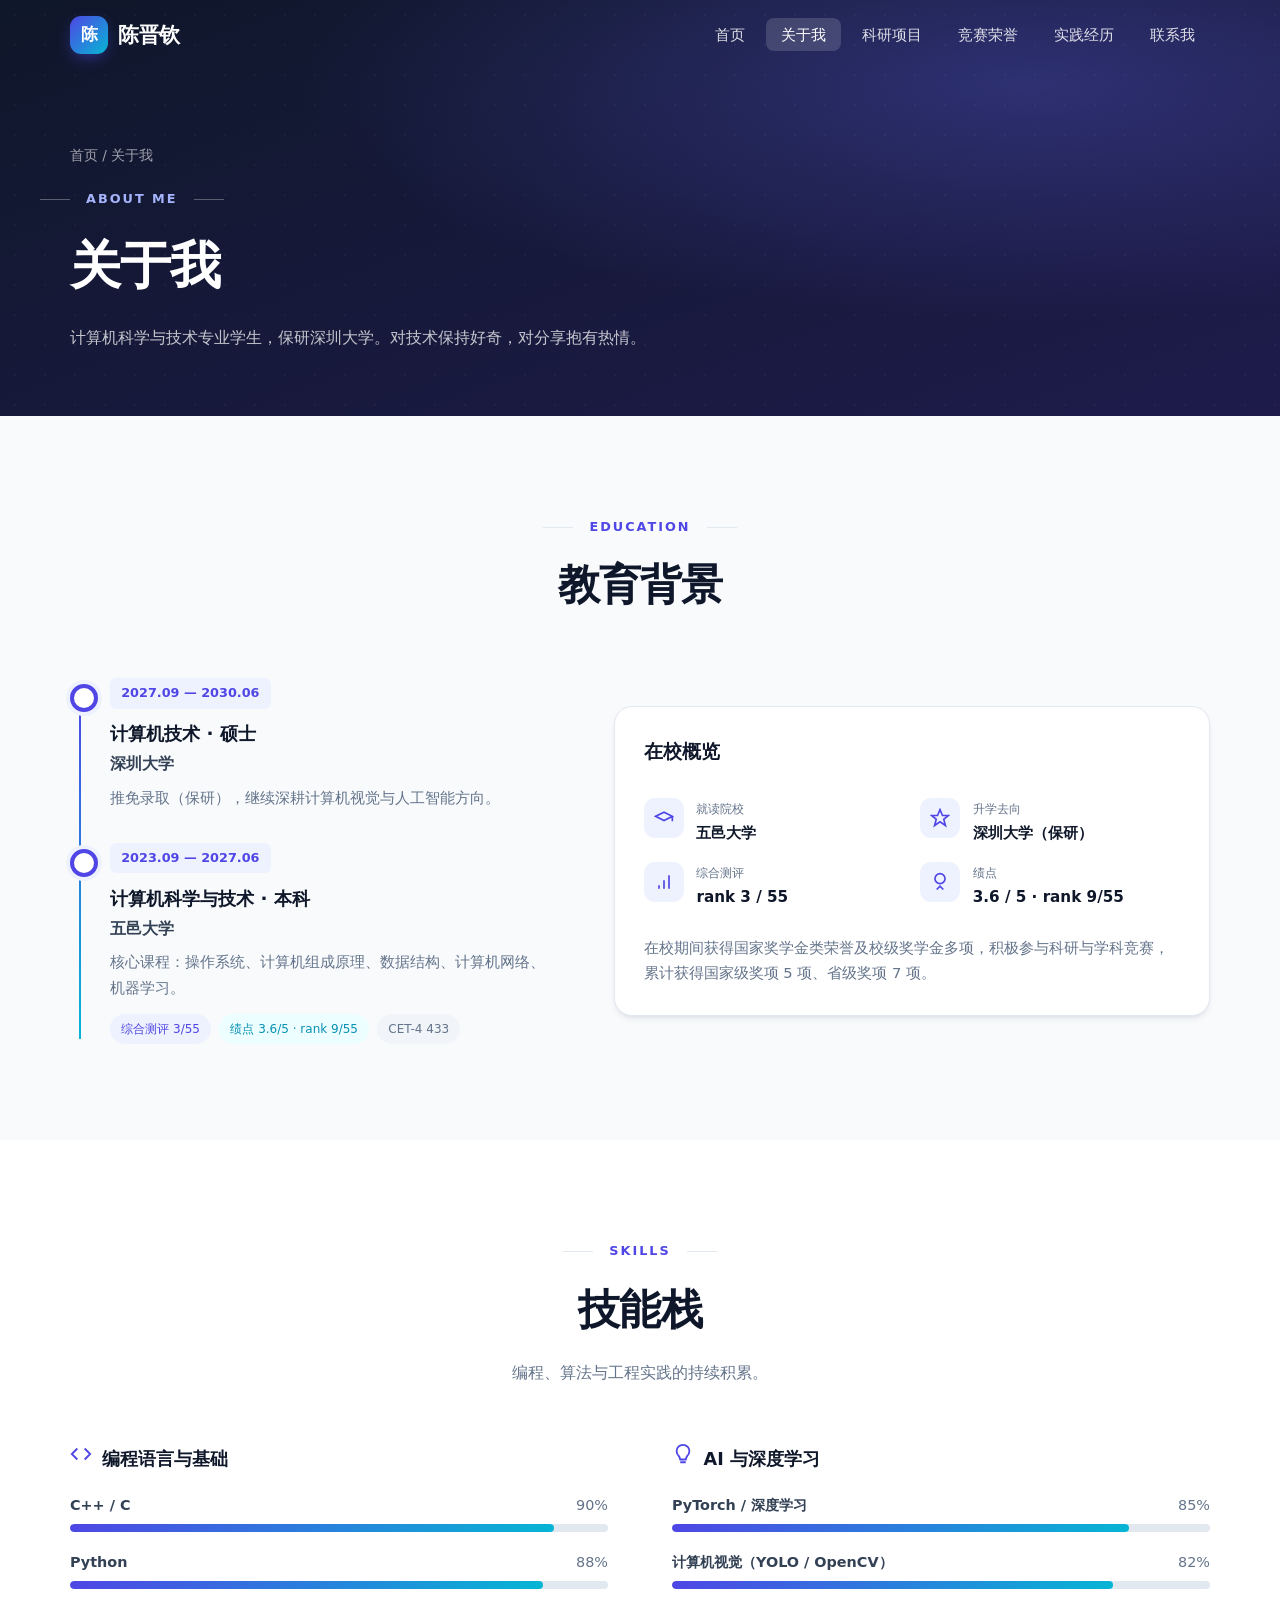
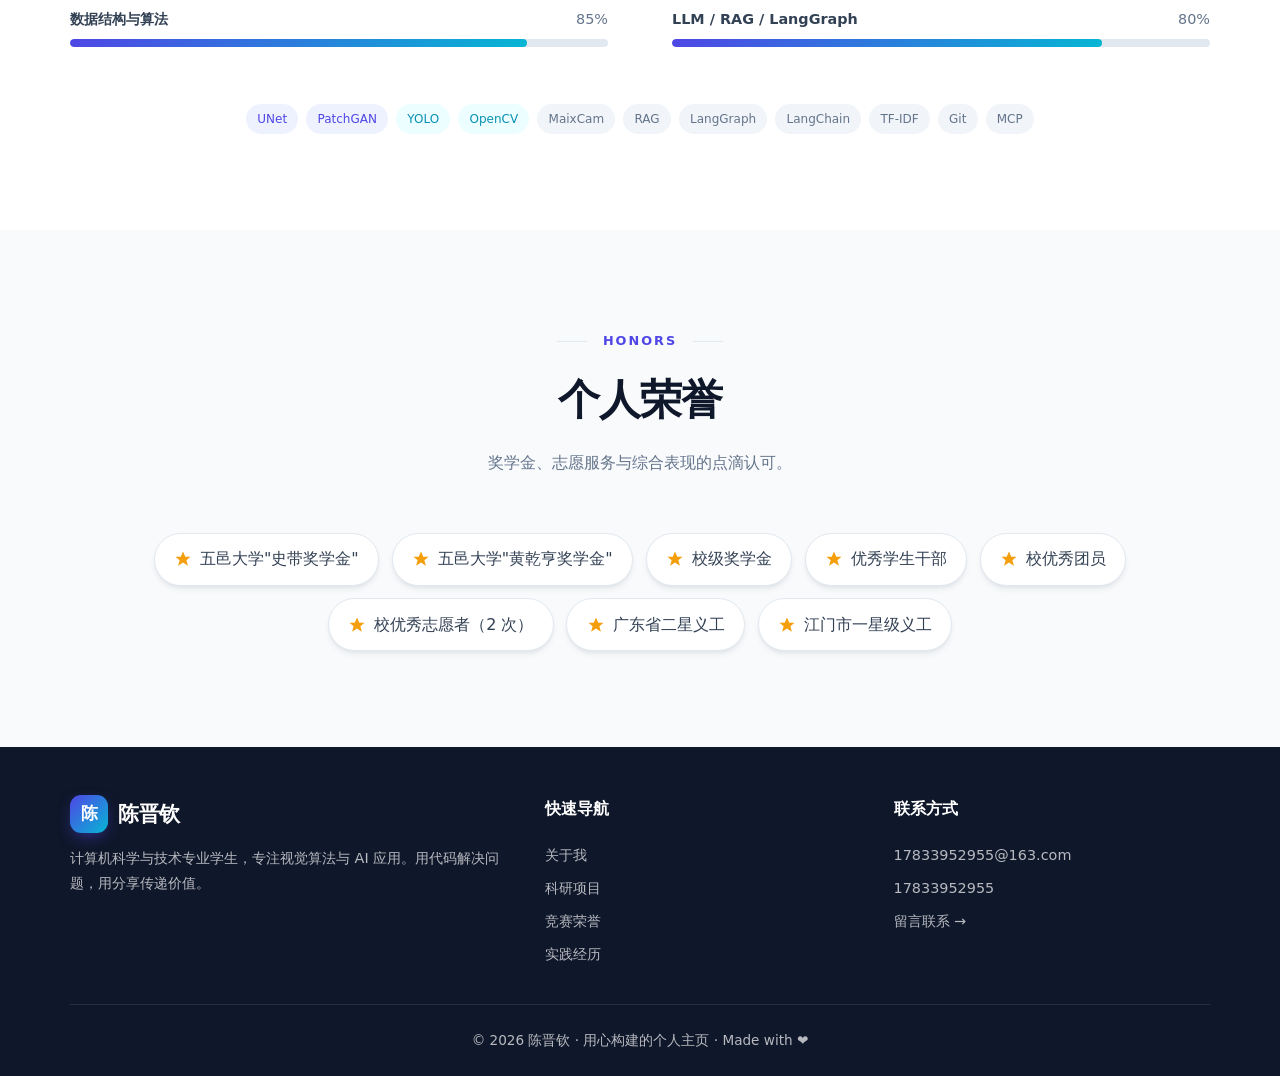
==== about.html @ c3f416b0 "初始化个人简历网站" ====
<!DOCTYPE html>
<html lang="zh-CN">
<head>
<meta charset="UTF-8">
<meta name="viewport" content="width=device-width, initial-scale=1.0">
<title>关于我 · 陈晋钦</title>
<meta name="description" content="陈晋钦的教育背景、技能栈与个人荣誉。">
<link rel="stylesheet" href="css/style.css">
</head>
<body>

<nav class="navbar scrolled">
  <div class="container">
    <a href="index.html" class="logo"><span class="logo-mark">陈</span> 陈晋钦</a>
    <button class="hamburger" aria-label="菜单"><svg viewBox="0 0 24 24" fill="none" stroke="currentColor" stroke-width="2"><path d="M3 6h18M3 12h18M3 18h18"/></svg></button>
    <ul class="nav-links">
      <li><a href="index.html">首页</a></li><li><a href="about.html">关于我</a></li>
      <li><a href="projects.html">科研项目</a></li><li><a href="awards.html">竞赛荣誉</a></li>
      <li><a href="experience.html">实践经历</a></li><li><a href="contact.html">联系我</a></li>
    </ul>
  </div>
</nav>

<section class="page-hero">
  <div class="container">
    <div class="breadcrumb"><a href="index.html">首页</a> / 关于我</div>
    <span class="eyebrow">About Me</span>
    <h1>关于我</h1>
    <p>计算机科学与技术专业学生，保研深圳大学。对技术保持好奇，对分享抱有热情。</p>
  </div>
</section>

<!-- ========== EDUCATION ========== -->
<section class="section">
  <div class="container">
    <div class="section-head reveal"><span class="eyebrow">Education</span><h2>教育背景</h2></div>
    <div class="about-grid">
      <div class="reveal">
        <div class="timeline">
          <div class="tl-item">
            <span class="tl-date">2027.09 — 2030.06</span>
            <h4>计算机技术 · 硕士</h4>
            <div class="org">深圳大学</div>
            <div class="desc">推免录取（保研），继续深耕计算机视觉与人工智能方向。</div>
          </div>
          <div class="tl-item">
            <span class="tl-date">2023.09 — 2027.06</span>
            <h4>计算机科学与技术 · 本科</h4>
            <div class="org">五邑大学</div>
            <div class="desc">核心课程：操作系统、计算机组成原理、数据结构、计算机网络、机器学习。</div>
            <div class="tags"><span class="tag primary">综合测评 3/55</span><span class="tag teal">绩点 3.6/5 · rank 9/55</span><span class="tag">CET-4 433</span></div>
          </div>
        </div>
      </div>
      <div class="reveal">
        <div class="card">
          <h3 style="color:var(--dark);margin-bottom:1rem;">在校概览</h3>
          <div class="info-grid">
            <div class="info-item"><div class="ico"><svg viewBox="0 0 24 24" fill="none" stroke="currentColor" stroke-width="2"><path d="M22 10v6M2 10l10-5 10 5-10 5z"/></svg></div><div><div class="lbl">就读院校</div><div class="val">五邑大学</div></div></div>
            <div class="info-item"><div class="ico"><svg viewBox="0 0 24 24" fill="none" stroke="currentColor" stroke-width="2"><path d="M12 2l3 7h7l-5.5 4.5L18.5 21 12 16.5 5.5 21l2-7.5L2 9h7z"/></svg></div><div><div class="lbl">升学去向</div><div class="val">深圳大学（保研）</div></div></div>
            <div class="info-item"><div class="ico"><svg viewBox="0 0 24 24" fill="none" stroke="currentColor" stroke-width="2"><path d="M12 20V10M18 20V4M6 20v-4"/></svg></div><div><div class="lbl">综合测评</div><div class="val">rank 3 / 55</div></div></div>
            <div class="info-item"><div class="ico"><svg viewBox="0 0 24 24" fill="none" stroke="currentColor" stroke-width="2"><circle cx="12" cy="8" r="6"/><path d="M8 21l4-4 4 4"/></svg></div><div><div class="lbl">绩点</div><div class="val">3.6 / 5 · rank 9/55</div></div></div>
          </div>
          <p style="margin-top:1.5rem;color:var(--muted);font-size:.92rem;">在校期间获得国家奖学金类荣誉及校级奖学金多项，积极参与科研与学科竞赛，累计获得国家级奖项 5 项、省级奖项 7 项。</p>
        </div>
      </div>
    </div>
  </div>
</section>

<!-- ========== SKILLS ========== -->
<section class="section section-alt">
  <div class="container">
    <div class="section-head reveal"><span class="eyebrow">Skills</span><h2>技能栈</h2><p class="sub">编程、算法与工程实践的持续积累。</p></div>
    <div class="skills-grid">
      <div class="skill-category reveal">
        <h4><span class="ico"><svg viewBox="0 0 24 24" fill="none" stroke="currentColor" stroke-width="2"><path d="M8 6l-6 6 6 6M16 6l6 6-6 6"/></svg></span> 编程语言与基础</h4>
        <div class="skill-row"><div class="top"><span class="name">C++ / C</span><span class="pct">90%</span></div><div class="bar"><span data-width="90%"></span></div></div>
        <div class="skill-row"><div class="top"><span class="name">Python</span><span class="pct">88%</span></div><div class="bar"><span data-width="88%"></span></div></div>
        <div class="skill-row"><div class="top"><span class="name">数据结构与算法</span><span class="pct">85%</span></div><div class="bar"><span data-width="85%"></span></div></div>
      </div>
      <div class="skill-category reveal">
        <h4><span class="ico"><svg viewBox="0 0 24 24" fill="none" stroke="currentColor" stroke-width="2"><path d="M12 2a7 7 0 00-7 7c0 3 2 5 3 6l1 3h6l1-3c1-1 3-3 3-6a7 7 0 00-7-7zM9 21h6"/></svg></span> AI 与深度学习</h4>
        <div class="skill-row"><div class="top"><span class="name">PyTorch / 深度学习</span><span class="pct">85%</span></div><div class="bar"><span data-width="85%"></span></div></div>
        <div class="skill-row"><div class="top"><span class="name">计算机视觉（YOLO / OpenCV）</span><span class="pct">82%</span></div><div class="bar"><span data-width="82%"></span></div></div>
        <div class="skill-row"><div class="top"><span class="name">LLM / RAG / LangGraph</span><span class="pct">80%</span></div><div class="bar"><span data-width="80%"></span></div></div>
      </div>
    </div>
    <div class="tags reveal" style="justify-content:center;margin-top:2.5rem">
      <span class="tag primary">UNet</span><span class="tag primary">PatchGAN</span><span class="tag teal">YOLO</span><span class="tag teal">OpenCV</span>
      <span class="tag">MaixCam</span><span class="tag">RAG</span><span class="tag">LangGraph</span><span class="tag">LangChain</span>
      <span class="tag">TF-IDF</span><span class="tag">Git</span><span class="tag">MCP</span>
    </div>
  </div>
</section>

<!-- ========== HONORS ========== -->
<section class="section">
  <div class="container">
    <div class="section-head reveal"><span class="eyebrow">Honors</span><h2>个人荣誉</h2><p class="sub">奖学金、志愿服务与综合表现的点滴认可。</p></div>
    <div class="honor-pills">
      <div class="honor-pill reveal"><svg viewBox="0 0 24 24" fill="currentColor"><path d="M12 2l3 7h7l-5.5 4.5L18.5 21 12 16.5 5.5 21l2-7.5L2 9h7z"/></svg> 五邑大学"史带奖学金"</div>
      <div class="honor-pill reveal"><svg viewBox="0 0 24 24" fill="currentColor"><path d="M12 2l3 7h7l-5.5 4.5L18.5 21 12 16.5 5.5 21l2-7.5L2 9h7z"/></svg> 五邑大学"黄乾亨奖学金"</div>
      <div class="honor-pill reveal"><svg viewBox="0 0 24 24" fill="currentColor"><path d="M12 2l3 7h7l-5.5 4.5L18.5 21 12 16.5 5.5 21l2-7.5L2 9h7z"/></svg> 校级奖学金</div>
      <div class="honor-pill reveal"><svg viewBox="0 0 24 24" fill="currentColor"><path d="M12 2l3 7h7l-5.5 4.5L18.5 21 12 16.5 5.5 21l2-7.5L2 9h7z"/></svg> 优秀学生干部</div>
      <div class="honor-pill reveal"><svg viewBox="0 0 24 24" fill="currentColor"><path d="M12 2l3 7h7l-5.5 4.5L18.5 21 12 16.5 5.5 21l2-7.5L2 9h7z"/></svg> 校优秀团员</div>
      <div class="honor-pill reveal"><svg viewBox="0 0 24 24" fill="currentColor"><path d="M12 2l3 7h7l-5.5 4.5L18.5 21 12 16.5 5.5 21l2-7.5L2 9h7z"/></svg> 校优秀志愿者（2 次）</div>
      <div class="honor-pill reveal"><svg viewBox="0 0 24 24" fill="currentColor"><path d="M12 2l3 7h7l-5.5 4.5L18.5 21 12 16.5 5.5 21l2-7.5L2 9h7z"/></svg> 广东省二星义工</div>
      <div class="honor-pill reveal"><svg viewBox="0 0 24 24" fill="currentColor"><path d="M12 2l3 7h7l-5.5 4.5L18.5 21 12 16.5 5.5 21l2-7.5L2 9h7z"/></svg> 江门市一星级义工</div>
    </div>
  </div>
</section>

<footer class="footer">
  <div class="container">
    <div class="footer-grid">
      <div class="footer-brand"><a href="index.html" class="logo"><span class="logo-mark">陈</span> 陈晋钦</a><p>计算机科学与技术专业学生，专注视觉算法与 AI 应用。用代码解决问题，用分享传递价值。</p></div>
      <div class="footer-col"><h5>快速导航</h5><a href="about.html">关于我</a><a href="projects.html">科研项目</a><a href="awards.html">竞赛荣誉</a><a href="experience.html">实践经历</a></div>
      <div class="footer-col"><h5>联系方式</h5><a href="mailto:17833952955@163.com">17833952955@163.com</a><a href="tel:17833952955">17833952955</a><a href="contact.html">留言联系 →</a></div>
    </div>
    <div class="footer-bottom">© <span id="year"></span> 陈晋钦 · 用心构建的个人主页 · Made with ❤️</div>
  </div>
</footer>
<button id="toTop" aria-label="返回顶部"><svg viewBox="0 0 24 24" fill="none" stroke="currentColor" stroke-width="2"><path d="M12 19V5M5 12l7-7 7 7"/></svg></button>
<script>document.getElementById('year').textContent = new Date().getFullYear();</script>
<script src="js/main.js"></script>
</body>
</html>
---- css/style.css ----
/* ============================================================
   陈晋钦 · 个人主页  —  Shared Stylesheet
   ============================================================ */

:root {
  --primary: #4f46e5;
  --primary-light: #6366f1;
  --accent: #06b6d4;
  --accent-2: #8b5cf6;
  --dark: #0f172a;
  --dark-2: #1e293b;
  --text: #334155;
  --muted: #64748b;
  --light: #f8fafc;
  --white: #ffffff;
  --border: #e2e8f0;
  --grad: linear-gradient(135deg, #4f46e5 0%, #06b6d4 100%);
  --grad-2: linear-gradient(135deg, #8b5cf6 0%, #6366f1 50%, #06b6d4 100%);
  --shadow-sm: 0 4px 6px -1px rgba(15, 23, 42, .07), 0 2px 4px -2px rgba(15, 23, 42, .07);
  --shadow: 0 10px 30px -10px rgba(15, 23, 42, .18);
  --shadow-lg: 0 25px 50px -12px rgba(15, 23, 42, .25);
  --radius: 18px;
  --maxw: 1140px;
}

* { margin: 0; padding: 0; box-sizing: border-box; }

html { scroll-behavior: smooth; }

body {
  font-family: "Segoe UI", "PingFang SC", "Microsoft YaHei", system-ui, -apple-system, sans-serif;
  color: var(--text);
  background: var(--light);
  line-height: 1.75;
  -webkit-font-smoothing: antialiased;
  overflow-x: hidden;
}

a { text-decoration: none; color: inherit; }
ul { list-style: none; }
img { max-width: 100%; display: block; }
.container { width: 92%; max-width: var(--maxw); margin: 0 auto; }

/* ---------- Gradient text / accents ---------- */
.gradient-text {
  background: var(--grad-2);
  -webkit-background-clip: text;
  background-clip: text;
  -webkit-text-fill-color: transparent;
  color: transparent;
}

/* ---------- Buttons ---------- */
.btn {
  display: inline-flex;
  align-items: center;
  gap: .55rem;
  padding: .85rem 1.7rem;
  border-radius: 50px;
  font-weight: 600;
  font-size: .95rem;
  transition: transform .25s ease, box-shadow .25s ease, background .25s ease;
  border: none;
  cursor: pointer;
}
.btn-primary { background: var(--grad); color: #fff; box-shadow: 0 8px 22px -6px rgba(79,70,229,.6); }
.btn-primary:hover { transform: translateY(-3px); box-shadow: 0 14px 30px -8px rgba(79,70,229,.7); }
.btn-ghost { background: rgba(255,255,255,.08); color: #fff; border: 1px solid rgba(255,255,255,.3); }
.btn-ghost:hover { background: rgba(255,255,255,.16); transform: translateY(-3px); }
.btn-outline { background: transparent; color: var(--primary); border: 2px solid var(--primary); }
.btn-outline:hover { background: var(--primary); color: #fff; transform: translateY(-3px); }
.btn svg { width: 18px; height: 18px; }

/* ============================================================
   NAVBAR
   ============================================================ */
.navbar {
  position: fixed; top: 0; left: 0; right: 0; z-index: 1000;
  padding: 1rem 0;
  transition: background .35s ease, box-shadow .35s ease, padding .35s ease;
}
.navbar.scrolled {
  background: rgba(255,255,255,.92);
  backdrop-filter: blur(14px);
  -webkit-backdrop-filter: blur(14px);
  box-shadow: 0 4px 20px rgba(15,23,42,.07);
  padding: .7rem 0;
}
.navbar .container { display: flex; align-items: center; justify-content: space-between; }
.logo { display: flex; align-items: center; gap: .65rem; font-size: 1.3rem; font-weight: 800; color: #fff; letter-spacing: -.5px; }
.navbar.scrolled .logo { color: var(--dark); }
.logo .logo-mark {
  width: 38px; height: 38px; border-radius: 11px; background: var(--grad);
  display: grid; place-items: center; color: #fff; font-weight: 800; font-size: 1.05rem;
  box-shadow: 0 6px 16px -4px rgba(79,70,229,.6);
}
.nav-links { display: flex; align-items: center; gap: .35rem; }
.nav-links a {
  color: rgba(255,255,255,.85); font-weight: 500; font-size: .92rem;
  padding: .5rem .95rem; border-radius: 8px; transition: color .2s, background .2s;
}
.navbar:not(.scrolled) .nav-links a { color: rgba(255,255,255,.85); }
.navbar.scrolled .nav-links a { color: var(--text); }
.nav-links a:hover, .nav-links a.active { background: rgba(99,102,241,.12); color: var(--primary-light); }
.navbar:not(.scrolled) .nav-links a:hover, .navbar:not(.scrolled) .nav-links a.active { color: #fff; background: rgba(255,255,255,.15); }
.hamburger { display: none; background: none; border: none; cursor: pointer; color: #fff; }
.navbar.scrolled .hamburger { color: var(--dark); }
.hamburger svg { width: 28px; height: 28px; }

/* ============================================================
   HERO
   ============================================================ */
.hero {
  position: relative;
  min-height: 100vh;
  display: flex; align-items: center;
  background: radial-gradient(ellipse at 15% 20%, rgba(99,102,241,.35), transparent 50%),
              radial-gradient(ellipse at 85% 80%, rgba(6,182,212,.25), transparent 50%),
              linear-gradient(160deg, #0f172a 0%, #1e1b4b 55%, #0c1a2e 100%);
  color: #fff;
  overflow: hidden;
  padding: 8rem 0 5rem;
}
.hero::before {
  content: ''; position: absolute; inset: 0;
  background-image: radial-gradient(rgba(255,255,255,.09) 1px, transparent 1px);
  background-size: 34px 34px;
  opacity: .5;
}
.hero-blob { position: absolute; border-radius: 50%; filter: blur(70px); opacity: .35; animation: float 9s ease-in-out infinite; }
.blob-1 { width: 420px; height: 420px; background: #6366f1; top: -120px; right: -80px; }
.blob-2 { width: 340px; height: 340px; background: #06b6d4; bottom: -100px; left: -60px; animation-delay: 3s; }
@keyframes float { 0%,100% { transform: translateY(0) scale(1); } 50% { transform: translateY(-30px) scale(1.08); } }

.hero .container { position: relative; z-index: 2; display: grid; grid-template-columns: 1.15fr .85fr; gap: 3rem; align-items: center; }
.hero-badge {
  display: inline-flex; align-items: center; gap: .5rem;
  padding: .45rem 1rem; border-radius: 50px;
  background: rgba(255,255,255,.1); border: 1px solid rgba(255,255,255,.2);
  font-size: .85rem; font-weight: 500; margin-bottom: 1.4rem; backdrop-filter: blur(6px);
}
.hero-badge .dot { width: 8px; height: 8px; border-radius: 50%; background: #34d399; box-shadow: 0 0 0 4px rgba(52,211,153,.2); }
.hero h1 { font-size: clamp(2.6rem, 6vw, 4.3rem); line-height: 1.12; font-weight: 800; letter-spacing: -1.5px; margin-bottom: 1rem; }
.hero h1 .name { display: block; }
.hero h1 .role { display: block; font-size: clamp(1.4rem, 3vw, 2rem); font-weight: 600; margin-top: .5rem;
  background: linear-gradient(90deg, #a5b4fc, #67e8f9); -webkit-background-clip: text; background-clip: text; -webkit-text-fill-color: transparent; }
.hero p.intro { color: rgba(255,255,255,.78); font-size: 1.06rem; max-width: 540px; margin-bottom: 2rem; }
.hero-actions { display: flex; gap: 1rem; flex-wrap: wrap; }
.hero-meta { display: flex; gap: 1.8rem; flex-wrap: wrap; margin-top: 2.6rem; }
.hero-meta .meta-item { display: flex; align-items: center; gap: .6rem; color: rgba(255,255,255,.75); font-size: .9rem; }
.hero-meta .meta-item svg { width: 18px; height: 18px; color: #a5b4fc; }

/* Hero visual card */
.hero-visual { position: relative; display: flex; justify-content: center; }
.hero-card {
  position: relative; width: 320px; height: 380px; border-radius: 28px;
  background: linear-gradient(155deg, rgba(255,255,255,.12), rgba(255,255,255,.03));
  border: 1px solid rgba(255,255,255,.18);
  backdrop-filter: blur(12px); padding: 1.5rem;
  box-shadow: 0 30px 60px -20px rgba(0,0,0,.6);
  display: flex; flex-direction: column; justify-content: space-between;
}
.avatar-wrap { position: relative; align-self: center; margin-top: .5rem; }
.avatar {
  width: 170px; height: 170px; border-radius: 50%;
  background: linear-gradient(135deg, #6366f1, #06b6d4);
  display: grid; place-items: center; font-size: 4.2rem; font-weight: 800; color: #fff;
  box-shadow: 0 0 0 8px rgba(255,255,255,.08), 0 0 0 16px rgba(255,255,255,.04);
  position: relative; overflow: hidden;
}
.avatar::after { content: ''; position: absolute; inset: 0; background: radial-gradient(circle at 30% 25%, rgba(255,255,255,.35), transparent 45%); }
.ring { position: absolute; inset: -14px; border: 2px dashed rgba(165,180,252,.5); border-radius: 50%; animation: spin 22s linear infinite; }
@keyframes spin { to { transform: rotate(360deg); } }
.hero-card .card-name { text-align: center; font-size: 1.35rem; font-weight: 700; }
.hero-card .card-title { text-align: center; font-size: .85rem; color: rgba(255,255,255,.65); margin-top: .15rem; }
.code-chips { display: flex; gap: .5rem; flex-wrap: wrap; justify-content: center; }
.code-chips span { font-size: .72rem; padding: .3rem .7rem; border-radius: 6px; background: rgba(99,102,241,.25); border: 1px solid rgba(165,180,252,.3); font-family: monospace; }
.float-tag {
  position: absolute; padding: .6rem 1rem; border-radius: 12px;
  background: rgba(255,255,255,.95); color: var(--dark); font-weight: 700; font-size: .8rem;
  box-shadow: var(--shadow); animation: float 6s ease-in-out infinite;
}
.float-tag.tag-1 { top: 30px; left: -30px; }
.float-tag.tag-2 { bottom: 50px; right: -25px; animation-delay: 2s; }
.float-tag small { display: block; font-weight: 500; color: var(--muted); font-size: .68rem; }

.scroll-down { position: absolute; bottom: 2rem; left: 50%; transform: translateX(-50%); z-index: 3; color: rgba(255,255,255,.6); text-align: center; font-size: .78rem; }
.scroll-down .mouse { width: 24px; height: 38px; border: 2px solid rgba(255,255,255,.5); border-radius: 14px; margin: 0 auto .5rem; position: relative; }
.scroll-down .mouse::after { content: ''; position: absolute; top: 7px; left: 50%; transform: translateX(-50%); width: 4px; height: 8px; border-radius: 3px; background: #fff; animation: scroll 1.6s infinite; }
@keyframes scroll { 0% { opacity: 0; transform: translate(-50%, 0); } 40% { opacity: 1; } 100% { opacity: 0; transform: translate(-50%, 12px); } }

/* ============================================================
   SECTIONS
   ============================================================ */
.section { padding: 6rem 0; }
.section-alt { background: #fff; }
.section-head { text-align: center; margin-bottom: 3.5rem; }
.eyebrow {
  display: inline-block; font-size: .8rem; font-weight: 700; letter-spacing: 2px; text-transform: uppercase;
  color: var(--primary); margin-bottom: .7rem; position: relative; padding: 0 1rem;
}
.eyebrow::before, .eyebrow::after { content: ''; position: absolute; top: 50%; width: 30px; height: 1px; background: var(--border); }
.eyebrow::before { right: 100%; } .eyebrow::after { left: 100%; }
.section-head h2 { font-size: clamp(1.9rem, 4vw, 2.6rem); color: var(--dark); font-weight: 800; letter-spacing: -.8px; }
.section-head p.sub { color: var(--muted); max-width: 620px; margin: .8rem auto 0; }

/* ---------- About / intro grid ---------- */
.about-grid { display: grid; grid-template-columns: .9fr 1.1fr; gap: 3.5rem; align-items: center; }
.about-visual { position: relative; }
.about-illustration {
  border-radius: var(--radius); padding: 2rem;
  background: linear-gradient(150deg, #eef2ff, #f0f9ff);
  border: 1px solid #e0e7ff; position: relative; overflow: hidden;
}
.about-illustration svg { width: 100%; height: auto; }
.about-text h3 { font-size: 1.8rem; color: var(--dark); margin-bottom: 1rem; }
.about-text p { color: var(--muted); margin-bottom: 1rem; }
.about-text strong { color: var(--dark); }
.info-grid { display: grid; grid-template-columns: 1fr 1fr; gap: 1rem; margin-top: 1.8rem; }
.info-item { display: flex; gap: .8rem; align-items: flex-start; }
.info-item .ico { width: 40px; height: 40px; flex: 0 0 40px; border-radius: 11px; background: #eef2ff; color: var(--primary); display: grid; place-items: center; }
.info-item .ico svg { width: 20px; height: 20px; }
.info-item .lbl { font-size: .78rem; color: var(--muted); }
.info-item .val { font-weight: 600; color: var(--dark); font-size: .95rem; word-break: break-word; }

/* ---------- Stats ---------- */
.stats-band { background: var(--grad); padding: 3.2rem 0; color: #fff; }
.stats-grid { display: grid; grid-template-columns: repeat(4, 1fr); gap: 1rem; text-align: center; }
.stat .num { font-size: 2.8rem; font-weight: 800; line-height: 1; }
.stat .num .plus { font-size: 1.6rem; }
.stat .label { font-size: .9rem; color: rgba(255,255,255,.85); margin-top: .5rem; }
.stat .divider { width: 1px; height: 45px; background: rgba(255,255,255,.25); margin: 0 auto; }

/* ---------- Cards generic ---------- */
.card {
  background: #fff; border-radius: var(--radius); padding: 1.8rem;
  box-shadow: var(--shadow-sm); border: 1px solid var(--border);
  transition: transform .3s ease, box-shadow .3s ease;
}
.card:hover { transform: translateY(-6px); box-shadow: var(--shadow); }

/* Education timeline */
.timeline { position: relative; padding-left: 2.5rem; }
.timeline::before { content: ''; position: absolute; left: 9px; top: 5px; bottom: 5px; width: 2px; background: linear-gradient(var(--primary), var(--accent)); }
.tl-item { position: relative; margin-bottom: 2rem; }
.tl-item:last-child { margin-bottom: 0; }
.tl-item::before { content: ''; position: absolute; left: -2.5rem; top: 6px; width: 20px; height: 20px; border-radius: 50%; background: #fff; border: 4px solid var(--primary); box-shadow: 0 0 0 4px #eef2ff; }
.tl-date { display: inline-block; font-size: .8rem; font-weight: 600; color: var(--primary); background: #eef2ff; padding: .25rem .7rem; border-radius: 6px; margin-bottom: .6rem; }
.tl-item h4 { font-size: 1.15rem; color: var(--dark); }
.tl-item .org { color: var(--text); font-weight: 600; }
.tl-item .desc { color: var(--muted); font-size: .93rem; margin-top: .4rem; }
.tags { display: flex; gap: .5rem; flex-wrap: wrap; margin-top: .8rem; }
.tag { font-size: .75rem; padding: .28rem .7rem; border-radius: 50px; background: #f1f5f9; color: var(--muted); font-weight: 500; }
.tag.primary { background: #eef2ff; color: var(--primary); }
.tag.teal { background: #ecfeff; color: #0891b2; }

/* ---------- Skills ---------- */
.skills-grid { display: grid; grid-template-columns: repeat(2, 1fr); gap: 2rem 4rem; }
.skill-category h4 { color: var(--dark); font-size: 1.1rem; margin-bottom: 1.1rem; display: flex; align-items: center; gap: .6rem; }
.skill-category h4 .ico { color: var(--primary); }
.skill-category h4 svg { width: 22px; height: 22px; }
.skill-row { margin-bottom: 1.1rem; }
.skill-row .top { display: flex; justify-content: space-between; font-size: .9rem; margin-bottom: .4rem; }
.skill-row .top .name { font-weight: 600; color: var(--text); }
.skill-row .top .pct { color: var(--muted); }
.bar { height: 8px; border-radius: 10px; background: #e2e8f0; overflow: hidden; }
.bar > span { display: block; height: 100%; border-radius: 10px; background: var(--grad); width: 0; transition: width 1.4s cubic-bezier(.22,1,.36,1); }

/* ---------- Projects ---------- */
.projects-grid { display: grid; grid-template-columns: repeat(2, 1fr); gap: 1.8rem; }
.project-card {
  background: #fff; border-radius: var(--radius); overflow: hidden; border: 1px solid var(--border);
  box-shadow: var(--shadow-sm); transition: transform .3s, box-shadow .3s; display: flex; flex-direction: column;
}
.project-card:hover { transform: translateY(-8px); box-shadow: var(--shadow-lg); }
.project-cover { height: 150px; position: relative; display: flex; align-items: center; justify-content: center; overflow: hidden; }
.project-cover::after { content: ''; position: absolute; inset: 0; background: radial-gradient(circle at 80% 20%, rgba(255,255,255,.25), transparent 40%); }
.cover-1 { background: linear-gradient(135deg, #4f46e5, #7c3aed); }
.cover-2 { background: linear-gradient(135deg, #0891b2, #06b6d4); }
.cover-3 { background: linear-gradient(135deg, #db2777, #f43f5e); }
.cover-4 { background: linear-gradient(135deg, #059669, #10b981); }
.project-cover svg { width: 78px; height: 78px; color: rgba(255,255,255,.9); position: relative; z-index: 1; }
.project-body { padding: 1.6rem; display: flex; flex-direction: column; flex: 1; }
.project-body .p-date { font-size: .78rem; color: var(--primary); font-weight: 600; }
.project-body h3 { color: var(--dark); font-size: 1.15rem; margin: .4rem 0 .8rem; line-height: 1.4; }
.project-body p { font-size: .9rem; color: var(--muted); margin-bottom: .6rem; }
.project-body .result {
  font-size: .85rem; color: var(--text); background: #f8fafc; border-left: 3px solid var(--accent);
  padding: .6rem .9rem; border-radius: 0 8px 8px 0; margin-top: auto;
}
.project-body .result b { color: var(--primary); }
.project-body .tags { margin-top: 1rem; }

/* ---------- Awards / competitions ---------- */
.awards-grid { display: grid; grid-template-columns: repeat(2, 1fr); gap: 1rem; }
.award-item {
  display: flex; gap: 1rem; align-items: center; background: #fff; border: 1px solid var(--border);
  border-radius: 14px; padding: 1.1rem 1.3rem; box-shadow: var(--shadow-sm); transition: transform .3s, box-shadow .3s;
}
.award-item:hover { transform: translateX(6px); box-shadow: var(--shadow); }
.award-medal { width: 46px; height: 46px; flex: 0 0 46px; border-radius: 12px; display: grid; place-items: center; font-size: 1.4rem; }
.medal-gold { background: linear-gradient(135deg,#fef3c7,#fde68a); }
.medal-silver { background: linear-gradient(135deg,#e2e8f0,#cbd5e1); }
.medal-bronze { background: linear-gradient(135deg,#ffedd5,#fed7aa); }
.medal-blue { background: linear-gradient(135deg,#e0e7ff,#c7d2fe); }
.award-info .award-name { font-weight: 600; color: var(--dark); font-size: .95rem; }
.award-info .award-meta { font-size: .8rem; color: var(--muted); display: flex; gap: .6rem; align-items: center; margin-top: .2rem; }
.level-badge { font-size: .7rem; padding: .15rem .55rem; border-radius: 50px; font-weight: 600; }
.level-national { background: #fef2f2; color: #dc2626; }
.level-provincial { background: #eff6ff; color: #2563eb; }

/* Honors pills */
.honor-pills { display: flex; flex-wrap: wrap; gap: .8rem; justify-content: center; }
.honor-pill { display: flex; align-items: center; gap: .5rem; background: #fff; border: 1px solid var(--border); padding: .7rem 1.2rem; border-radius: 50px; font-weight: 500; color: var(--text); box-shadow: var(--shadow-sm); }
.honor-pill svg { width: 18px; height: 18px; color: #f59e0b; }

/* ---------- Experience ---------- */
.exp-grid { display: grid; grid-template-columns: repeat(2, 1fr); gap: 1.8rem; }
.exp-card .exp-head { display: flex; align-items: center; gap: 1rem; margin-bottom: 1rem; }
.exp-icon { width: 52px; height: 52px; flex: 0 0 52px; border-radius: 14px; display: grid; place-items: center; color: #fff; }
.exp-icon svg { width: 26px; height: 26px; }
.exp-card h4 { color: var(--dark); font-size: 1.1rem; }
.exp-card .exp-org { color: var(--primary); font-weight: 600; font-size: .9rem; }
.exp-card .exp-date { color: var(--muted); font-size: .8rem; }
.exp-card ul li { position: relative; padding-left: 1.2rem; margin-bottom: .5rem; font-size: .9rem; color: var(--muted); }
.exp-card ul li::before { content: '▹'; position: absolute; left: 0; color: var(--accent); font-weight: bold; }

/* ---------- Contact ---------- */
.contact-wrap { display: grid; grid-template-columns: 1fr 1fr; gap: 2rem; }
.contact-card { display: flex; align-items: center; gap: 1.2rem; padding: 1.5rem; }
.contact-card .cico { width: 54px; height: 54px; flex: 0 0 54px; border-radius: 14px; background: #eef2ff; color: var(--primary); display: grid; place-items: center; }
.contact-card .cico svg { width: 26px; height: 26px; }
.contact-card .clbl { font-size: .8rem; color: var(--muted); }
.contact-card .cval { color: var(--dark); font-weight: 600; word-break: break-all; }
.contact-form { background: #fff; border-radius: var(--radius); padding: 2rem; border: 1px solid var(--border); box-shadow: var(--shadow-sm); }
.contact-form h3 { color: var(--dark); margin-bottom: 1.2rem; }
.form-group { margin-bottom: 1rem; }
.form-group label { display: block; font-size: .85rem; font-weight: 600; margin-bottom: .4rem; color: var(--text); }
.form-group input, .form-group textarea {
  width: 100%; padding: .8rem 1rem; border: 1px solid var(--border); border-radius: 10px;
  font-family: inherit; font-size: .95rem; transition: border .2s, box-shadow .2s; background: var(--light);
}
.form-group input:focus, .form-group textarea:focus { outline: none; border-color: var(--primary); box-shadow: 0 0 0 3px rgba(99,102,241,.12); }
.form-group textarea { resize: vertical; min-height: 110px; }
.form-note { font-size: .8rem; color: var(--muted); margin-top: .8rem; }

/* CTA band */
.cta-band { background: linear-gradient(135deg, #1e1b4b, #0c1a2e); color: #fff; padding: 4.5rem 0; text-align: center; position: relative; overflow: hidden; }
.cta-band::before { content: ''; position: absolute; width: 500px; height: 500px; border-radius: 50%; background: rgba(99,102,241,.25); filter: blur(80px); top: -250px; left: 50%; transform: translateX(-50%); }
.cta-band .container { position: relative; z-index: 2; }
.cta-band h2 { font-size: clamp(1.8rem, 4vw, 2.6rem); margin-bottom: 1rem; }
.cta-band p { color: rgba(255,255,255,.75); margin-bottom: 2rem; }

/* Page hero (inner pages) */
.page-hero {
  background: radial-gradient(ellipse at 80% 20%, rgba(99,102,241,.3), transparent 50%), linear-gradient(160deg, #0f172a, #1e1b4b);
  color: #fff; padding: 9rem 0 4rem; position: relative; overflow: hidden;
}
.page-hero::after { content: ''; position: absolute; inset: 0; background-image: radial-gradient(rgba(255,255,255,.07) 1px, transparent 1px); background-size: 30px 30px; opacity: .5; }
.page-hero .container { position: relative; z-index: 2; }
.page-hero .eyebrow { color: #a5b4fc; }
.page-hero .eyebrow::before, .page-hero .eyebrow::after { background: rgba(255,255,255,.3); }
.page-hero h1 { font-size: clamp(2.2rem, 5vw, 3.2rem); font-weight: 800; letter-spacing: -1px; }
.page-hero p { color: rgba(255,255,255,.75); max-width: 600px; margin-top: .8rem; }
.breadcrumb { font-size: .85rem; color: rgba(255,255,255,.6); margin-bottom: 1rem; }
.breadcrumb a:hover { color: #a5b4fc; }

/* ---------- Footer ---------- */
.footer { background: var(--dark); color: rgba(255,255,255,.7); padding: 3rem 0 1.5rem; }
.footer-grid { display: grid; grid-template-columns: 1.4fr 1fr 1fr; gap: 2rem; margin-bottom: 2rem; }
.footer-brand .logo { margin-bottom: .8rem; }
.footer-brand p { font-size: .9rem; }
.footer-col h5 { color: #fff; margin-bottom: 1rem; font-size: 1rem; }
.footer-col a { display: block; padding: .25rem 0; font-size: .9rem; transition: color .2s; }
.footer-col a:hover { color: #a5b4fc; }
.footer-bottom { border-top: 1px solid rgba(255,255,255,.1); padding-top: 1.5rem; text-align: center; font-size: .85rem; }
.social-row { display: flex; gap: .7rem; margin-top: 1rem; }
.social-row a { width: 38px; height: 38px; border-radius: 10px; background: rgba(255,255,255,.08); display: grid; place-items: center; transition: background .2s, transform .2s; }
.social-row a:hover { background: var(--primary); transform: translateY(-3px); }
.social-row svg { width: 18px; height: 18px; }

/* Back to top */
#toTop {
  position: fixed; bottom: 1.8rem; right: 1.8rem; width: 46px; height: 46px; border-radius: 50%;
  background: var(--grad); color: #fff; border: none; cursor: pointer; display: grid; place-items: center;
  box-shadow: var(--shadow); opacity: 0; visibility: hidden; transition: opacity .3s, visibility .3s, transform .3s; z-index: 999;
}
#toTop.show { opacity: 1; visibility: visible; }
#toTop:hover { transform: translateY(-4px); }
#toTop svg { width: 20px; height: 20px; }

/* Reveal animation */
.reveal { opacity: 0; transform: translateY(28px); transition: opacity .7s ease, transform .7s ease; }
.reveal.visible { opacity: 1; transform: translateY(0); }

/* ============================================================
   RESPONSIVE
   ============================================================ */
@media (max-width: 900px) {
  .hero .container { grid-template-columns: 1fr; text-align: center; }
  .hero-visual { margin-top: 2rem; }
  .hero-intro-wrap { display: flex; flex-direction: column; align-items: center; }
  .hero-actions, .hero-meta { justify-content: center; }
  .about-grid, .skills-grid, .projects-grid, .awards-grid, .exp-grid, .contact-wrap { grid-template-columns: 1fr; }
  .stats-grid { grid-template-columns: repeat(2, 1fr); gap: 1.5rem; }
  .footer-grid { grid-template-columns: 1fr; }
  .nav-links {
    position: fixed; top: 68px; left: 0; right: 0; flex-direction: column;
    background: #fff; padding: 1rem; gap: .3rem; box-shadow: var(--shadow);
    transform: translateY(-150%); opacity: 0; transition: transform .35s ease, opacity .35s ease;
  }
  .nav-links.open { transform: translateY(0); opacity: 1; }
  .nav-links a, .navbar.scrolled .nav-links a { color: var(--text); }
  .nav-links a:hover, .nav-links a.active { color: var(--primary); }
  .hamburger { display: block; }
}
@media (max-width: 520px) {
  .stats-grid { grid-template-columns: 1fr 1fr; }
  .stat .num { font-size: 2.1rem; }
  .info-grid { grid-template-columns: 1fr; }
  .hero-card { width: 280px; height: 350px; }
  .avatar { width: 140px; height: 140px; font-size: 3.4rem; }
}
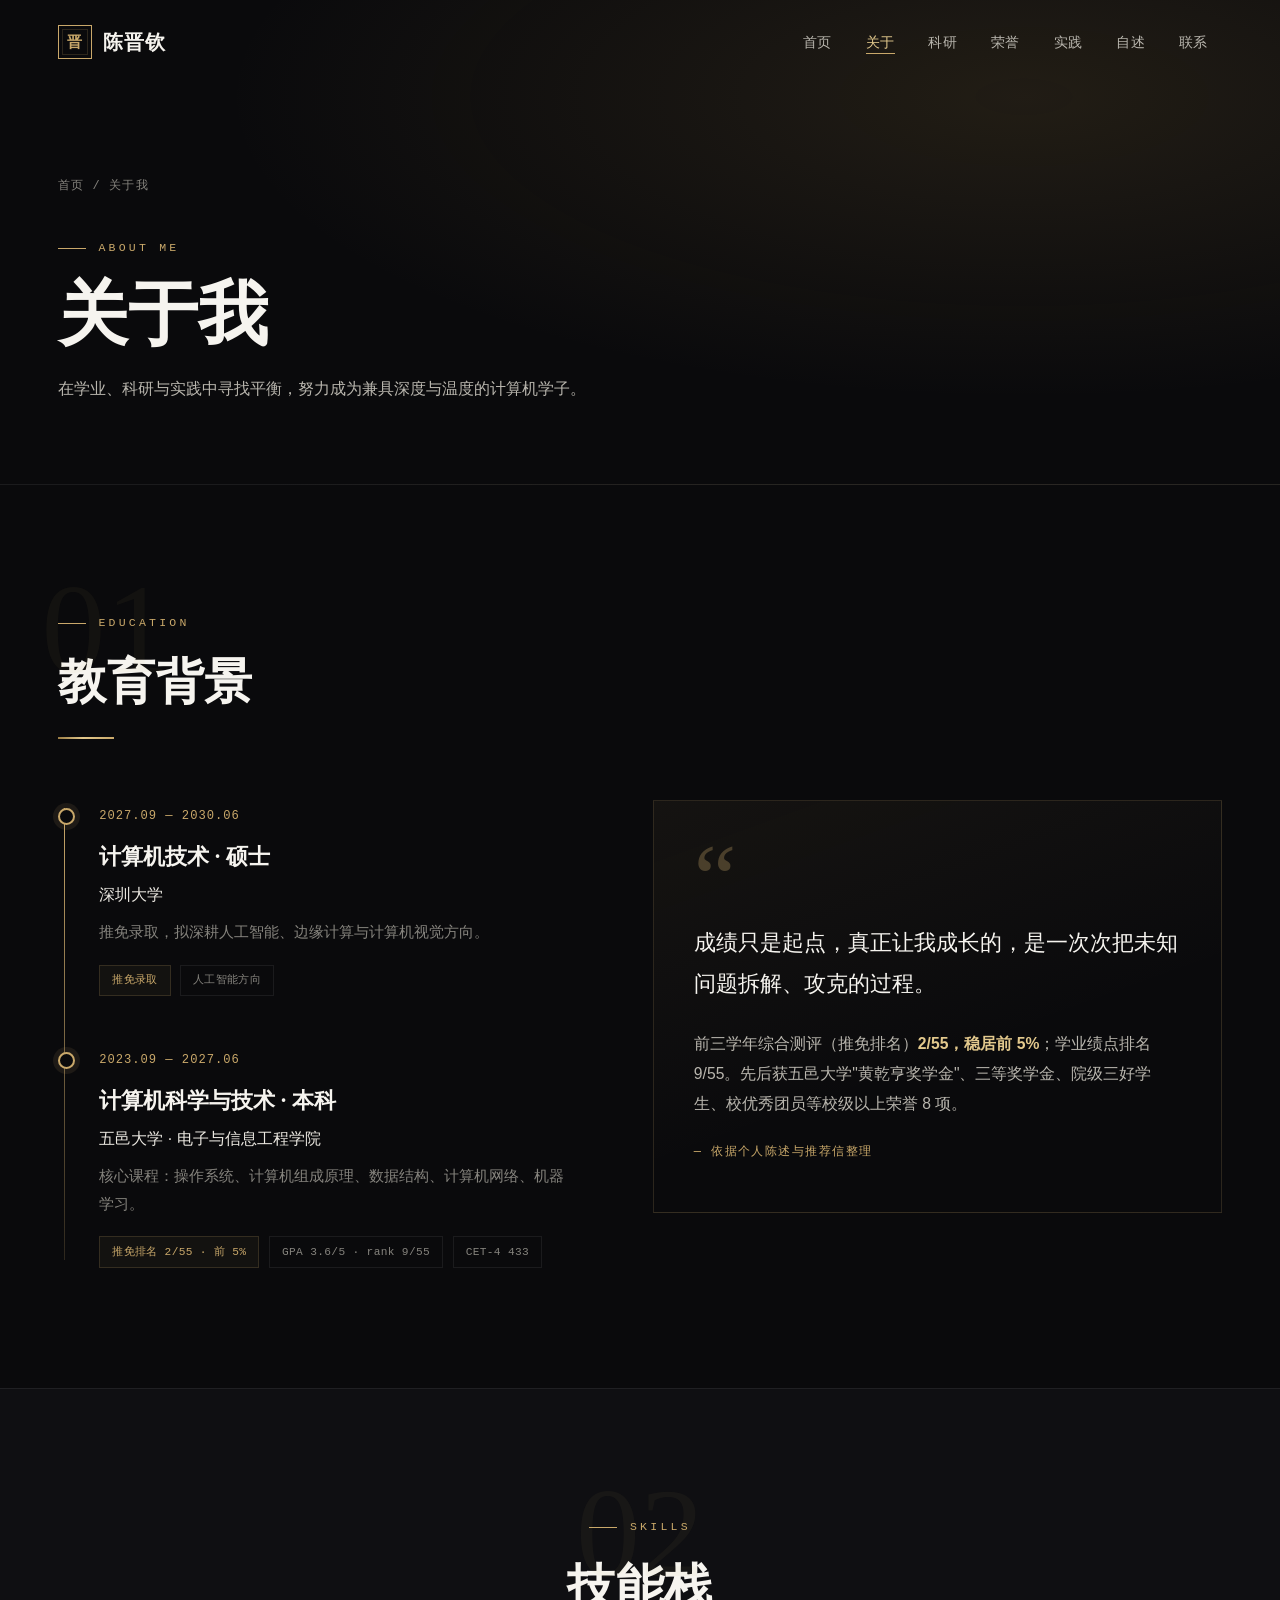
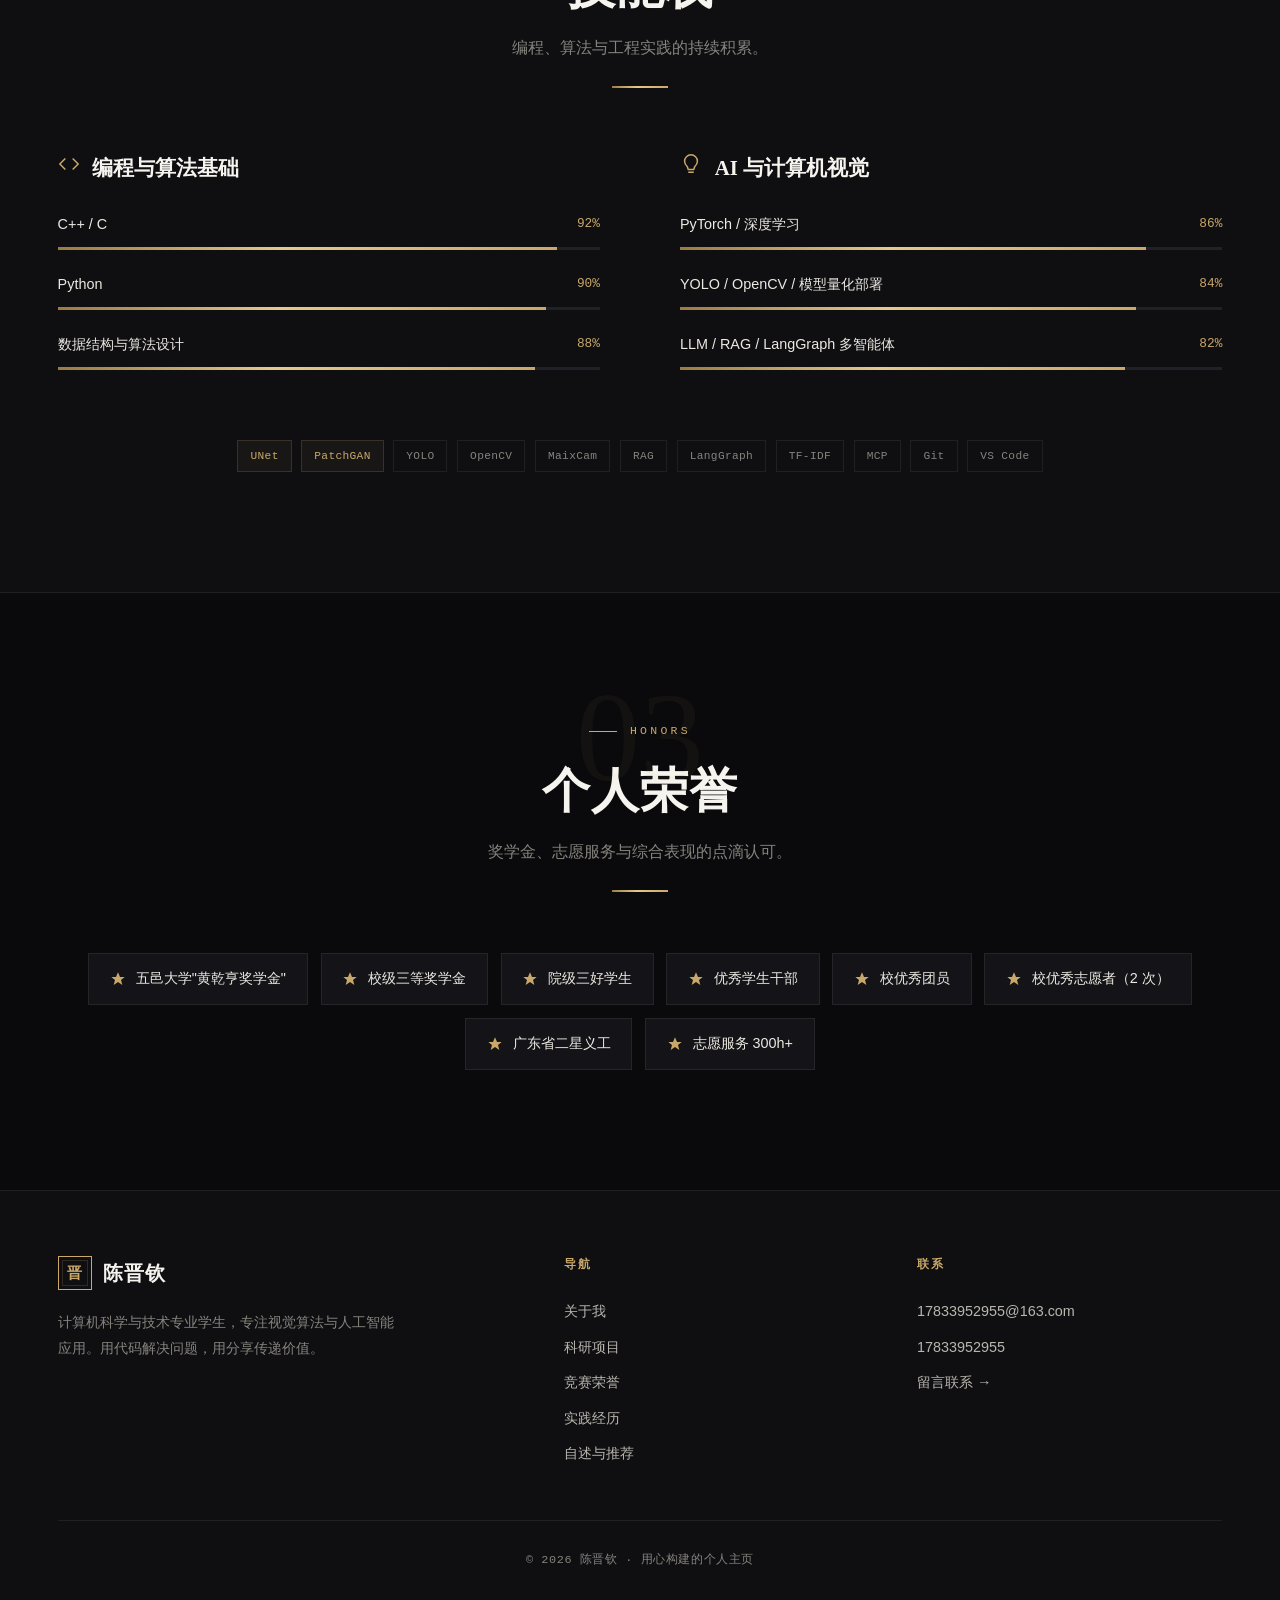
==== commit 8fd730e4: "重新设计高级感个人主页并整合保研材料" ====
--- a/about.html
+++ b/about.html
@@ -11,12 +11,11 @@
 
 <nav class="navbar scrolled">
   <div class="container">
-    <a href="index.html" class="logo"><span class="logo-mark">陈</span> 陈晋钦</a>
-    <button class="hamburger" aria-label="菜单"><svg viewBox="0 0 24 24" fill="none" stroke="currentColor" stroke-width="2"><path d="M3 6h18M3 12h18M3 18h18"/></svg></button>
+    <a href="index.html" class="logo"><span class="mark">晋</span> 陈晋钦</a>
+    <button class="hamburger" aria-label="菜单"><svg viewBox="0 0 24 24" fill="none" stroke="currentColor" stroke-width="1.5"><path d="M3 6h18M3 12h18M3 18h18"/></svg></button>
     <ul class="nav-links">
-      <li><a href="index.html">首页</a></li><li><a href="about.html">关于我</a></li>
-      <li><a href="projects.html">科研项目</a></li><li><a href="awards.html">竞赛荣誉</a></li>
-      <li><a href="experience.html">实践经历</a></li><li><a href="contact.html">联系我</a></li>
+      <li><a href="index.html">首页</a></li><li><a href="about.html">关于</a></li><li><a href="projects.html">科研</a></li>
+      <li><a href="awards.html">荣誉</a></li><li><a href="experience.html">实践</a></li><li><a href="statement.html">自述</a></li><li><a href="contact.html">联系</a></li>
     </ul>
   </div>
 </nav>
@@ -26,14 +25,14 @@
     <div class="breadcrumb"><a href="index.html">首页</a> / 关于我</div>
     <span class="eyebrow">About Me</span>
     <h1>关于我</h1>
-    <p>计算机科学与技术专业学生，保研深圳大学。对技术保持好奇，对分享抱有热情。</p>
+    <p class="lede">在学业、科研与实践中寻找平衡，努力成为兼具深度与温度的计算机学子。</p>
   </div>
 </section>
 
-<!-- ========== EDUCATION ========== -->
+<!-- EDUCATION -->
 <section class="section">
   <div class="container">
-    <div class="section-head reveal"><span class="eyebrow">Education</span><h2>教育背景</h2></div>
+    <div class="section-head reveal"><span class="section-num">01</span><span class="eyebrow">Education</span><h2>教育背景</h2><div class="gold-rule"></div></div>
     <div class="about-grid">
       <div class="reveal">
         <div class="timeline">
@@ -41,72 +40,69 @@
             <span class="tl-date">2027.09 — 2030.06</span>
             <h4>计算机技术 · 硕士</h4>
             <div class="org">深圳大学</div>
-            <div class="desc">推免录取（保研），继续深耕计算机视觉与人工智能方向。</div>
+            <div class="desc">推免录取，拟深耕人工智能、边缘计算与计算机视觉方向。</div>
+            <div class="tags"><span class="tag gold">推免录取</span><span class="tag">人工智能方向</span></div>
           </div>
           <div class="tl-item">
             <span class="tl-date">2023.09 — 2027.06</span>
             <h4>计算机科学与技术 · 本科</h4>
-            <div class="org">五邑大学</div>
+            <div class="org">五邑大学 · 电子与信息工程学院</div>
             <div class="desc">核心课程：操作系统、计算机组成原理、数据结构、计算机网络、机器学习。</div>
-            <div class="tags"><span class="tag primary">综合测评 3/55</span><span class="tag teal">绩点 3.6/5 · rank 9/55</span><span class="tag">CET-4 433</span></div>
+            <div class="tags"><span class="tag gold">推免排名 2/55 · 前 5%</span><span class="tag">GPA 3.6/5 · rank 9/55</span><span class="tag">CET-4 433</span></div>
           </div>
         </div>
       </div>
       <div class="reveal">
-        <div class="card">
-          <h3 style="color:var(--dark);margin-bottom:1rem;">在校概览</h3>
-          <div class="info-grid">
-            <div class="info-item"><div class="ico"><svg viewBox="0 0 24 24" fill="none" stroke="currentColor" stroke-width="2"><path d="M22 10v6M2 10l10-5 10 5-10 5z"/></svg></div><div><div class="lbl">就读院校</div><div class="val">五邑大学</div></div></div>
-            <div class="info-item"><div class="ico"><svg viewBox="0 0 24 24" fill="none" stroke="currentColor" stroke-width="2"><path d="M12 2l3 7h7l-5.5 4.5L18.5 21 12 16.5 5.5 21l2-7.5L2 9h7z"/></svg></div><div><div class="lbl">升学去向</div><div class="val">深圳大学（保研）</div></div></div>
-            <div class="info-item"><div class="ico"><svg viewBox="0 0 24 24" fill="none" stroke="currentColor" stroke-width="2"><path d="M12 20V10M18 20V4M6 20v-4"/></svg></div><div><div class="lbl">综合测评</div><div class="val">rank 3 / 55</div></div></div>
-            <div class="info-item"><div class="ico"><svg viewBox="0 0 24 24" fill="none" stroke="currentColor" stroke-width="2"><circle cx="12" cy="8" r="6"/><path d="M8 21l4-4 4 4"/></svg></div><div><div class="lbl">绩点</div><div class="val">3.6 / 5 · rank 9/55</div></div></div>
-          </div>
-          <p style="margin-top:1.5rem;color:var(--muted);font-size:.92rem;">在校期间获得国家奖学金类荣誉及校级奖学金多项，积极参与科研与学科竞赛，累计获得国家级奖项 5 项、省级奖项 7 项。</p>
+        <div class="quote-card">
+          <div class="qmark">“</div>
+          <p>成绩只是起点，真正让我成长的，是一次次把未知问题拆解、攻克的过程。</p>
+          <p style="font-size:.98rem;color:var(--text-soft);font-family:var(--sans);text-indent:0">前三学年综合测评（推免排名）<strong style="color:var(--gold-bright)">2/55，稳居前 5%</strong>；学业绩点排名 9/55。先后获五邑大学"黄乾亨奖学金"、三等奖学金、院级三好学生、校优秀团员等校级以上荣誉 8 项。</p>
+          <div class="sig">— 依据个人陈述与推荐信整理</div>
         </div>
       </div>
     </div>
   </div>
 </section>
 
-<!-- ========== SKILLS ========== -->
+<!-- SKILLS -->
 <section class="section section-alt">
   <div class="container">
-    <div class="section-head reveal"><span class="eyebrow">Skills</span><h2>技能栈</h2><p class="sub">编程、算法与工程实践的持续积累。</p></div>
+    <div class="section-head center reveal"><span class="section-num">02</span><span class="eyebrow">Skills</span><h2>技能栈</h2><p class="sub">编程、算法与工程实践的持续积累。</p><div class="gold-rule"></div></div>
     <div class="skills-grid">
       <div class="skill-category reveal">
-        <h4><span class="ico"><svg viewBox="0 0 24 24" fill="none" stroke="currentColor" stroke-width="2"><path d="M8 6l-6 6 6 6M16 6l6 6-6 6"/></svg></span> 编程语言与基础</h4>
-        <div class="skill-row"><div class="top"><span class="name">C++ / C</span><span class="pct">90%</span></div><div class="bar"><span data-width="90%"></span></div></div>
-        <div class="skill-row"><div class="top"><span class="name">Python</span><span class="pct">88%</span></div><div class="bar"><span data-width="88%"></span></div></div>
-        <div class="skill-row"><div class="top"><span class="name">数据结构与算法</span><span class="pct">85%</span></div><div class="bar"><span data-width="85%"></span></div></div>
+        <h4><span class="ico"><svg viewBox="0 0 24 24" fill="none" stroke="currentColor" stroke-width="1.6"><path d="M8 6l-6 6 6 6M16 6l6 6-6 6"/></svg></span> 编程与算法基础</h4>
+        <div class="skill-row"><div class="top"><span class="name">C++ / C</span><span class="pct">92%</span></div><div class="bar"><span data-width="92%"></span></div></div>
+        <div class="skill-row"><div class="top"><span class="name">Python</span><span class="pct">90%</span></div><div class="bar"><span data-width="90%"></span></div></div>
+        <div class="skill-row"><div class="top"><span class="name">数据结构与算法设计</span><span class="pct">88%</span></div><div class="bar"><span data-width="88%"></span></div></div>
       </div>
       <div class="skill-category reveal">
-        <h4><span class="ico"><svg viewBox="0 0 24 24" fill="none" stroke="currentColor" stroke-width="2"><path d="M12 2a7 7 0 00-7 7c0 3 2 5 3 6l1 3h6l1-3c1-1 3-3 3-6a7 7 0 00-7-7zM9 21h6"/></svg></span> AI 与深度学习</h4>
-        <div class="skill-row"><div class="top"><span class="name">PyTorch / 深度学习</span><span class="pct">85%</span></div><div class="bar"><span data-width="85%"></span></div></div>
-        <div class="skill-row"><div class="top"><span class="name">计算机视觉（YOLO / OpenCV）</span><span class="pct">82%</span></div><div class="bar"><span data-width="82%"></span></div></div>
-        <div class="skill-row"><div class="top"><span class="name">LLM / RAG / LangGraph</span><span class="pct">80%</span></div><div class="bar"><span data-width="80%"></span></div></div>
+        <h4><span class="ico"><svg viewBox="0 0 24 24" fill="none" stroke="currentColor" stroke-width="1.6"><path d="M12 2a7 7 0 00-7 7c0 3 2 5 3 6l1 3h6l1-3c1-1 3-3 3-6a7 7 0 00-7-7zM9 21h6"/></svg></span> AI 与计算机视觉</h4>
+        <div class="skill-row"><div class="top"><span class="name">PyTorch / 深度学习</span><span class="pct">86%</span></div><div class="bar"><span data-width="86%"></span></div></div>
+        <div class="skill-row"><div class="top"><span class="name">YOLO / OpenCV / 模型量化部署</span><span class="pct">84%</span></div><div class="bar"><span data-width="84%"></span></div></div>
+        <div class="skill-row"><div class="top"><span class="name">LLM / RAG / LangGraph 多智能体</span><span class="pct">82%</span></div><div class="bar"><span data-width="82%"></span></div></div>
       </div>
     </div>
-    <div class="tags reveal" style="justify-content:center;margin-top:2.5rem">
-      <span class="tag primary">UNet</span><span class="tag primary">PatchGAN</span><span class="tag teal">YOLO</span><span class="tag teal">OpenCV</span>
-      <span class="tag">MaixCam</span><span class="tag">RAG</span><span class="tag">LangGraph</span><span class="tag">LangChain</span>
-      <span class="tag">TF-IDF</span><span class="tag">Git</span><span class="tag">MCP</span>
+    <div class="tags reveal" style="justify-content:center;margin-top:3rem">
+      <span class="tag gold">UNet</span><span class="tag gold">PatchGAN</span><span class="tag">YOLO</span><span class="tag">OpenCV</span>
+      <span class="tag">MaixCam</span><span class="tag">RAG</span><span class="tag">LangGraph</span><span class="tag">TF-IDF</span>
+      <span class="tag">MCP</span><span class="tag">Git</span><span class="tag">VS Code</span>
     </div>
   </div>
 </section>
 
-<!-- ========== HONORS ========== -->
+<!-- HONORS -->
 <section class="section">
   <div class="container">
-    <div class="section-head reveal"><span class="eyebrow">Honors</span><h2>个人荣誉</h2><p class="sub">奖学金、志愿服务与综合表现的点滴认可。</p></div>
+    <div class="section-head center reveal"><span class="section-num">03</span><span class="eyebrow">Honors</span><h2>个人荣誉</h2><p class="sub">奖学金、志愿服务与综合表现的点滴认可。</p><div class="gold-rule"></div></div>
     <div class="honor-pills">
-      <div class="honor-pill reveal"><svg viewBox="0 0 24 24" fill="currentColor"><path d="M12 2l3 7h7l-5.5 4.5L18.5 21 12 16.5 5.5 21l2-7.5L2 9h7z"/></svg> 五邑大学"史带奖学金"</div>
       <div class="honor-pill reveal"><svg viewBox="0 0 24 24" fill="currentColor"><path d="M12 2l3 7h7l-5.5 4.5L18.5 21 12 16.5 5.5 21l2-7.5L2 9h7z"/></svg> 五邑大学"黄乾亨奖学金"</div>
-      <div class="honor-pill reveal"><svg viewBox="0 0 24 24" fill="currentColor"><path d="M12 2l3 7h7l-5.5 4.5L18.5 21 12 16.5 5.5 21l2-7.5L2 9h7z"/></svg> 校级奖学金</div>
+      <div class="honor-pill reveal"><svg viewBox="0 0 24 24" fill="currentColor"><path d="M12 2l3 7h7l-5.5 4.5L18.5 21 12 16.5 5.5 21l2-7.5L2 9h7z"/></svg> 校级三等奖学金</div>
+      <div class="honor-pill reveal"><svg viewBox="0 0 24 24" fill="currentColor"><path d="M12 2l3 7h7l-5.5 4.5L18.5 21 12 16.5 5.5 21l2-7.5L2 9h7z"/></svg> 院级三好学生</div>
       <div class="honor-pill reveal"><svg viewBox="0 0 24 24" fill="currentColor"><path d="M12 2l3 7h7l-5.5 4.5L18.5 21 12 16.5 5.5 21l2-7.5L2 9h7z"/></svg> 优秀学生干部</div>
       <div class="honor-pill reveal"><svg viewBox="0 0 24 24" fill="currentColor"><path d="M12 2l3 7h7l-5.5 4.5L18.5 21 12 16.5 5.5 21l2-7.5L2 9h7z"/></svg> 校优秀团员</div>
       <div class="honor-pill reveal"><svg viewBox="0 0 24 24" fill="currentColor"><path d="M12 2l3 7h7l-5.5 4.5L18.5 21 12 16.5 5.5 21l2-7.5L2 9h7z"/></svg> 校优秀志愿者（2 次）</div>
       <div class="honor-pill reveal"><svg viewBox="0 0 24 24" fill="currentColor"><path d="M12 2l3 7h7l-5.5 4.5L18.5 21 12 16.5 5.5 21l2-7.5L2 9h7z"/></svg> 广东省二星义工</div>
-      <div class="honor-pill reveal"><svg viewBox="0 0 24 24" fill="currentColor"><path d="M12 2l3 7h7l-5.5 4.5L18.5 21 12 16.5 5.5 21l2-7.5L2 9h7z"/></svg> 江门市一星级义工</div>
+      <div class="honor-pill reveal"><svg viewBox="0 0 24 24" fill="currentColor"><path d="M12 2l3 7h7l-5.5 4.5L18.5 21 12 16.5 5.5 21l2-7.5L2 9h7z"/></svg> 志愿服务 300h+</div>
     </div>
   </div>
 </section>
@@ -114,11 +110,11 @@
 <footer class="footer">
   <div class="container">
     <div class="footer-grid">
-      <div class="footer-brand"><a href="index.html" class="logo"><span class="logo-mark">陈</span> 陈晋钦</a><p>计算机科学与技术专业学生，专注视觉算法与 AI 应用。用代码解决问题，用分享传递价值。</p></div>
-      <div class="footer-col"><h5>快速导航</h5><a href="about.html">关于我</a><a href="projects.html">科研项目</a><a href="awards.html">竞赛荣誉</a><a href="experience.html">实践经历</a></div>
-      <div class="footer-col"><h5>联系方式</h5><a href="mailto:17833952955@163.com">17833952955@163.com</a><a href="tel:17833952955">17833952955</a><a href="contact.html">留言联系 →</a></div>
+      <div class="footer-brand"><a href="index.html" class="logo"><span class="mark">晋</span> 陈晋钦</a><p>计算机科学与技术专业学生，专注视觉算法与人工智能应用。用代码解决问题，用分享传递价值。</p></div>
+      <div class="footer-col"><h5>导航</h5><a href="about.html">关于我</a><a href="projects.html">科研项目</a><a href="awards.html">竞赛荣誉</a><a href="experience.html">实践经历</a><a href="statement.html">自述与推荐</a></div>
+      <div class="footer-col"><h5>联系</h5><a href="mailto:17833952955@163.com">17833952955@163.com</a><a href="tel:17833952955">17833952955</a><a href="contact.html">留言联系 →</a></div>
     </div>
-    <div class="footer-bottom">© <span id="year"></span> 陈晋钦 · 用心构建的个人主页 · Made with ❤️</div>
+    <div class="footer-bottom">© <span id="year"></span> 陈晋钦 · 用心构建的个人主页</div>
   </div>
 </footer>
 <button id="toTop" aria-label="返回顶部"><svg viewBox="0 0 24 24" fill="none" stroke="currentColor" stroke-width="2"><path d="M12 19V5M5 12l7-7 7 7"/></svg></button>
--- a/css/style.css
+++ b/css/style.css
@@ -1,423 +1,435 @@
 /* ============================================================
-   陈晋钦 · 个人主页  —  Shared Stylesheet
+   陈晋钦 · 个人主页  —  EDITORIAL / PREMIUM DESIGN SYSTEM
+   Dark ink + champagne gold · Serif display · Fine lines
    ============================================================ */
 
 :root {
-  --primary: #4f46e5;
-  --primary-light: #6366f1;
-  --accent: #06b6d4;
-  --accent-2: #8b5cf6;
-  --dark: #0f172a;
-  --dark-2: #1e293b;
-  --text: #334155;
-  --muted: #64748b;
-  --light: #f8fafc;
-  --white: #ffffff;
-  --border: #e2e8f0;
-  --grad: linear-gradient(135deg, #4f46e5 0%, #06b6d4 100%);
-  --grad-2: linear-gradient(135deg, #8b5cf6 0%, #6366f1 50%, #06b6d4 100%);
-  --shadow-sm: 0 4px 6px -1px rgba(15, 23, 42, .07), 0 2px 4px -2px rgba(15, 23, 42, .07);
-  --shadow: 0 10px 30px -10px rgba(15, 23, 42, .18);
-  --shadow-lg: 0 25px 50px -12px rgba(15, 23, 42, .25);
-  --radius: 18px;
-  --maxw: 1140px;
+  /* Palette — ink & champagne */
+  --bg:        #0a0a0c;
+  --bg-2:      #0f0f12;
+  --surface:   #141418;
+  --surface-2: #1a1a20;
+  --surface-3: #202027;
+  --gold:      #c9a86a;
+  --gold-bright: #e3c98d;
+  --gold-deep: #9a7c43;
+  --text:      #ece9e2;
+  --text-soft: #b9b6ae;
+  --muted:     #85837d;
+  --line:      rgba(201, 168, 106, .18);
+  --line-soft: rgba(255, 255, 255, .07);
+  --white:     #f6f4ef;
+
+  --grad-gold: linear-gradient(120deg, #9a7c43 0%, #e3c98d 45%, #c9a86a 100%);
+
+  /* Typography */
+  --serif: "Noto Serif SC", "Songti SC", "STSong", "SimSun", Georgia, "Times New Roman", serif;
+  --sans: -apple-system, BlinkMacSystemFont, "PingFang SC", "Hiragino Sans GB", "Microsoft YaHei", "Helvetica Neue", Arial, sans-serif;
+  --mono: "SF Mono", "Cascadia Code", "Roboto Mono", "Courier New", monospace;
+
+  /* Effects */
+  --shadow: 0 24px 60px -24px rgba(0,0,0,.7);
+  --ease: cubic-bezier(.22, 1, .36, 1);
+  --maxw: 1180px;
 }
 
 * { margin: 0; padding: 0; box-sizing: border-box; }
-
 html { scroll-behavior: smooth; }
-
 body {
-  font-family: "Segoe UI", "PingFang SC", "Microsoft YaHei", system-ui, -apple-system, sans-serif;
-  color: var(--text);
-  background: var(--light);
-  line-height: 1.75;
+  font-family: var(--sans);
+  color: var(--text-soft);
+  background: var(--bg);
+  line-height: 1.8;
+  font-size: 16px;
   -webkit-font-smoothing: antialiased;
   overflow-x: hidden;
 }
-
 a { text-decoration: none; color: inherit; }
 ul { list-style: none; }
 img { max-width: 100%; display: block; }
-.container { width: 92%; max-width: var(--maxw); margin: 0 auto; }
-
-/* ---------- Gradient text / accents ---------- */
+.container { width: 91%; max-width: var(--maxw); margin: 0 auto; }
+
+::selection { background: var(--gold); color: #0a0a0c; }
+
+/* Fine grid texture overlay utility */
+.grain::after {
+  content: ''; position: absolute; inset: 0; pointer-events: none; opacity: .16;
+  background-image: linear-gradient(var(--line-soft) 1px, transparent 1px),
+                    linear-gradient(90deg, var(--line-soft) 1px, transparent 1px);
+  background-size: 60px 60px;
+  mask-image: radial-gradient(ellipse at 50% 30%, #000 0%, transparent 75%);
+  -webkit-mask-image: radial-gradient(ellipse at 50% 30%, #000 0%, transparent 75%);
+}
+
+/* ---------- Shared type ---------- */
+.gold { color: var(--gold); }
+.serif { font-family: var(--serif); }
 .gradient-text {
-  background: var(--grad-2);
-  -webkit-background-clip: text;
-  background-clip: text;
-  -webkit-text-fill-color: transparent;
-  color: transparent;
-}
+  background: var(--grad-gold);
+  -webkit-background-clip: text; background-clip: text;
+  -webkit-text-fill-color: transparent; color: transparent;
+}
+.eyebrow {
+  display: inline-flex; align-items: center; gap: .8rem;
+  font-family: var(--mono); font-size: .72rem; letter-spacing: .28em;
+  text-transform: uppercase; color: var(--gold); margin-bottom: 1.1rem;
+}
+.eyebrow::before { content: ''; width: 28px; height: 1px; background: var(--gold); display: inline-block; }
 
 /* ---------- Buttons ---------- */
 .btn {
-  display: inline-flex;
-  align-items: center;
-  gap: .55rem;
-  padding: .85rem 1.7rem;
-  border-radius: 50px;
-  font-weight: 600;
-  font-size: .95rem;
-  transition: transform .25s ease, box-shadow .25s ease, background .25s ease;
-  border: none;
-  cursor: pointer;
-}
-.btn-primary { background: var(--grad); color: #fff; box-shadow: 0 8px 22px -6px rgba(79,70,229,.6); }
-.btn-primary:hover { transform: translateY(-3px); box-shadow: 0 14px 30px -8px rgba(79,70,229,.7); }
-.btn-ghost { background: rgba(255,255,255,.08); color: #fff; border: 1px solid rgba(255,255,255,.3); }
-.btn-ghost:hover { background: rgba(255,255,255,.16); transform: translateY(-3px); }
-.btn-outline { background: transparent; color: var(--primary); border: 2px solid var(--primary); }
-.btn-outline:hover { background: var(--primary); color: #fff; transform: translateY(-3px); }
-.btn svg { width: 18px; height: 18px; }
+  display: inline-flex; align-items: center; gap: .6rem;
+  padding: .9rem 1.9rem; border-radius: 2px;
+  font-size: .9rem; font-weight: 500; letter-spacing: .02em;
+  transition: all .35s var(--ease); border: 1px solid transparent; cursor: pointer;
+}
+.btn svg { width: 17px; height: 17px; }
+.btn-gold {
+  background: var(--grad-gold); color: #12100b; font-weight: 700;
+  box-shadow: 0 10px 30px -12px rgba(201,168,106,.55);
+}
+.btn-gold:hover { transform: translateY(-3px); box-shadow: 0 18px 38px -12px rgba(201,168,106,.7); filter: brightness(1.06); }
+.btn-line { background: transparent; color: var(--gold-bright); border-color: var(--line); }
+.btn-line:hover { border-color: var(--gold); background: rgba(201,168,106,.07); transform: translateY(-3px); }
 
 /* ============================================================
    NAVBAR
    ============================================================ */
 .navbar {
   position: fixed; top: 0; left: 0; right: 0; z-index: 1000;
-  padding: 1rem 0;
-  transition: background .35s ease, box-shadow .35s ease, padding .35s ease;
+  padding: 1.5rem 0; transition: all .4s var(--ease);
+  border-bottom: 1px solid transparent;
 }
 .navbar.scrolled {
-  background: rgba(255,255,255,.92);
-  backdrop-filter: blur(14px);
-  -webkit-backdrop-filter: blur(14px);
-  box-shadow: 0 4px 20px rgba(15,23,42,.07);
-  padding: .7rem 0;
+  padding: .85rem 0;
+  background: rgba(10,10,12,.82);
+  backdrop-filter: blur(18px); -webkit-backdrop-filter: blur(18px);
+  border-bottom-color: var(--line-soft);
 }
 .navbar .container { display: flex; align-items: center; justify-content: space-between; }
-.logo { display: flex; align-items: center; gap: .65rem; font-size: 1.3rem; font-weight: 800; color: #fff; letter-spacing: -.5px; }
-.navbar.scrolled .logo { color: var(--dark); }
-.logo .logo-mark {
-  width: 38px; height: 38px; border-radius: 11px; background: var(--grad);
-  display: grid; place-items: center; color: #fff; font-weight: 800; font-size: 1.05rem;
-  box-shadow: 0 6px 16px -4px rgba(79,70,229,.6);
-}
-.nav-links { display: flex; align-items: center; gap: .35rem; }
+.logo { display: flex; align-items: center; gap: .7rem; font-family: var(--serif); font-size: 1.25rem; font-weight: 600; color: var(--white); letter-spacing: .05em; }
+.logo .mark {
+  width: 34px; height: 34px; border: 1px solid var(--gold); color: var(--gold);
+  display: grid; place-items: center; font-size: .95rem; position: relative;
+}
+.logo .mark::after { content: ''; position: absolute; inset: 3px; border: 1px solid var(--line); }
+.nav-links { display: flex; align-items: center; gap: .3rem; }
 .nav-links a {
-  color: rgba(255,255,255,.85); font-weight: 500; font-size: .92rem;
-  padding: .5rem .95rem; border-radius: 8px; transition: color .2s, background .2s;
-}
-.navbar:not(.scrolled) .nav-links a { color: rgba(255,255,255,.85); }
-.navbar.scrolled .nav-links a { color: var(--text); }
-.nav-links a:hover, .nav-links a.active { background: rgba(99,102,241,.12); color: var(--primary-light); }
-.navbar:not(.scrolled) .nav-links a:hover, .navbar:not(.scrolled) .nav-links a.active { color: #fff; background: rgba(255,255,255,.15); }
-.hamburger { display: none; background: none; border: none; cursor: pointer; color: #fff; }
-.navbar.scrolled .hamburger { color: var(--dark); }
+  color: var(--text-soft); font-size: .85rem; letter-spacing: .04em;
+  padding: .5rem .9rem; transition: color .25s; position: relative;
+}
+.nav-links a::after {
+  content: ''; position: absolute; left: .9rem; right: .9rem; bottom: .25rem;
+  height: 1px; background: var(--gold); transform: scaleX(0); transition: transform .3s var(--ease); transform-origin: left;
+}
+.nav-links a:hover, .nav-links a.active { color: var(--gold-bright); }
+.nav-links a:hover::after, .nav-links a.active::after { transform: scaleX(1); }
+.hamburger { display: none; background: none; border: none; cursor: pointer; color: var(--gold); }
 .hamburger svg { width: 28px; height: 28px; }
 
 /* ============================================================
    HERO
    ============================================================ */
 .hero {
-  position: relative;
-  min-height: 100vh;
-  display: flex; align-items: center;
-  background: radial-gradient(ellipse at 15% 20%, rgba(99,102,241,.35), transparent 50%),
-              radial-gradient(ellipse at 85% 80%, rgba(6,182,212,.25), transparent 50%),
-              linear-gradient(160deg, #0f172a 0%, #1e1b4b 55%, #0c1a2e 100%);
-  color: #fff;
-  overflow: hidden;
-  padding: 8rem 0 5rem;
-}
-.hero::before {
-  content: ''; position: absolute; inset: 0;
-  background-image: radial-gradient(rgba(255,255,255,.09) 1px, transparent 1px);
-  background-size: 34px 34px;
-  opacity: .5;
-}
-.hero-blob { position: absolute; border-radius: 50%; filter: blur(70px); opacity: .35; animation: float 9s ease-in-out infinite; }
-.blob-1 { width: 420px; height: 420px; background: #6366f1; top: -120px; right: -80px; }
-.blob-2 { width: 340px; height: 340px; background: #06b6d4; bottom: -100px; left: -60px; animation-delay: 3s; }
-@keyframes float { 0%,100% { transform: translateY(0) scale(1); } 50% { transform: translateY(-30px) scale(1.08); } }
-
-.hero .container { position: relative; z-index: 2; display: grid; grid-template-columns: 1.15fr .85fr; gap: 3rem; align-items: center; }
-.hero-badge {
-  display: inline-flex; align-items: center; gap: .5rem;
-  padding: .45rem 1rem; border-radius: 50px;
-  background: rgba(255,255,255,.1); border: 1px solid rgba(255,255,255,.2);
-  font-size: .85rem; font-weight: 500; margin-bottom: 1.4rem; backdrop-filter: blur(6px);
-}
-.hero-badge .dot { width: 8px; height: 8px; border-radius: 50%; background: #34d399; box-shadow: 0 0 0 4px rgba(52,211,153,.2); }
-.hero h1 { font-size: clamp(2.6rem, 6vw, 4.3rem); line-height: 1.12; font-weight: 800; letter-spacing: -1.5px; margin-bottom: 1rem; }
-.hero h1 .name { display: block; }
-.hero h1 .role { display: block; font-size: clamp(1.4rem, 3vw, 2rem); font-weight: 600; margin-top: .5rem;
-  background: linear-gradient(90deg, #a5b4fc, #67e8f9); -webkit-background-clip: text; background-clip: text; -webkit-text-fill-color: transparent; }
-.hero p.intro { color: rgba(255,255,255,.78); font-size: 1.06rem; max-width: 540px; margin-bottom: 2rem; }
+  position: relative; min-height: 100vh; display: flex; align-items: center;
+  padding: 9rem 0 6rem; overflow: hidden;
+  background: radial-gradient(ellipse at 78% 35%, rgba(154,124,67,.16), transparent 55%),
+              radial-gradient(ellipse at 12% 85%, rgba(201,168,106,.07), transparent 50%),
+              var(--bg);
+}
+.glow-orb {
+  position: absolute; border-radius: 50%; filter: blur(90px); pointer-events: none;
+}
+.orb-1 { width: 480px; height: 480px; background: rgba(201,168,106,.12); top: -120px; right: -80px; animation: float 10s ease-in-out infinite; }
+.orb-2 { width: 380px; height: 380px; background: rgba(120,110,90,.08); bottom: -120px; left: -80px; animation: float 12s ease-in-out infinite reverse; }
+@keyframes float { 0%,100% { transform: translateY(0); } 50% { transform: translateY(-35px); } }
+
+.hero .container { position: relative; z-index: 2; display: grid; grid-template-columns: 1.2fr .8fr; gap: 4rem; align-items: center; }
+.hero-kicker { font-family: var(--mono); font-size: .75rem; letter-spacing: .3em; color: var(--gold); text-transform: uppercase; margin-bottom: 1.8rem; display: flex; align-items: center; gap: .8rem; }
+.hero-kicker .line { width: 40px; height: 1px; background: var(--gold); }
+.hero h1 { font-family: var(--serif); font-size: clamp(3rem, 7vw, 5.6rem); line-height: 1.08; font-weight: 600; color: var(--white); letter-spacing: .01em; }
+.hero h1 .hello { display: block; font-size: .32em; font-family: var(--sans); letter-spacing: .3em; color: var(--muted); font-weight: 400; margin-bottom: 1.2rem; }
+.hero h1 .nm { display: block; }
+.hero h1 .title {
+  display: block; font-size: .34em; font-family: var(--sans); font-weight: 400;
+  letter-spacing: .12em; color: var(--gold); margin-top: 1.5rem; line-height: 1.5;
+}
+.hero .lede { color: var(--text-soft); font-size: 1.02rem; max-width: 540px; margin: 2rem 0 2.4rem; line-height: 2; }
 .hero-actions { display: flex; gap: 1rem; flex-wrap: wrap; }
-.hero-meta { display: flex; gap: 1.8rem; flex-wrap: wrap; margin-top: 2.6rem; }
-.hero-meta .meta-item { display: flex; align-items: center; gap: .6rem; color: rgba(255,255,255,.75); font-size: .9rem; }
-.hero-meta .meta-item svg { width: 18px; height: 18px; color: #a5b4fc; }
-
-/* Hero visual card */
-.hero-visual { position: relative; display: flex; justify-content: center; }
-.hero-card {
-  position: relative; width: 320px; height: 380px; border-radius: 28px;
-  background: linear-gradient(155deg, rgba(255,255,255,.12), rgba(255,255,255,.03));
-  border: 1px solid rgba(255,255,255,.18);
-  backdrop-filter: blur(12px); padding: 1.5rem;
-  box-shadow: 0 30px 60px -20px rgba(0,0,0,.6);
-  display: flex; flex-direction: column; justify-content: space-between;
-}
-.avatar-wrap { position: relative; align-self: center; margin-top: .5rem; }
-.avatar {
-  width: 170px; height: 170px; border-radius: 50%;
-  background: linear-gradient(135deg, #6366f1, #06b6d4);
-  display: grid; place-items: center; font-size: 4.2rem; font-weight: 800; color: #fff;
-  box-shadow: 0 0 0 8px rgba(255,255,255,.08), 0 0 0 16px rgba(255,255,255,.04);
-  position: relative; overflow: hidden;
-}
-.avatar::after { content: ''; position: absolute; inset: 0; background: radial-gradient(circle at 30% 25%, rgba(255,255,255,.35), transparent 45%); }
-.ring { position: absolute; inset: -14px; border: 2px dashed rgba(165,180,252,.5); border-radius: 50%; animation: spin 22s linear infinite; }
-@keyframes spin { to { transform: rotate(360deg); } }
-.hero-card .card-name { text-align: center; font-size: 1.35rem; font-weight: 700; }
-.hero-card .card-title { text-align: center; font-size: .85rem; color: rgba(255,255,255,.65); margin-top: .15rem; }
-.code-chips { display: flex; gap: .5rem; flex-wrap: wrap; justify-content: center; }
-.code-chips span { font-size: .72rem; padding: .3rem .7rem; border-radius: 6px; background: rgba(99,102,241,.25); border: 1px solid rgba(165,180,252,.3); font-family: monospace; }
-.float-tag {
-  position: absolute; padding: .6rem 1rem; border-radius: 12px;
-  background: rgba(255,255,255,.95); color: var(--dark); font-weight: 700; font-size: .8rem;
-  box-shadow: var(--shadow); animation: float 6s ease-in-out infinite;
-}
-.float-tag.tag-1 { top: 30px; left: -30px; }
-.float-tag.tag-2 { bottom: 50px; right: -25px; animation-delay: 2s; }
-.float-tag small { display: block; font-weight: 500; color: var(--muted); font-size: .68rem; }
-
-.scroll-down { position: absolute; bottom: 2rem; left: 50%; transform: translateX(-50%); z-index: 3; color: rgba(255,255,255,.6); text-align: center; font-size: .78rem; }
-.scroll-down .mouse { width: 24px; height: 38px; border: 2px solid rgba(255,255,255,.5); border-radius: 14px; margin: 0 auto .5rem; position: relative; }
-.scroll-down .mouse::after { content: ''; position: absolute; top: 7px; left: 50%; transform: translateX(-50%); width: 4px; height: 8px; border-radius: 3px; background: #fff; animation: scroll 1.6s infinite; }
-@keyframes scroll { 0% { opacity: 0; transform: translate(-50%, 0); } 40% { opacity: 1; } 100% { opacity: 0; transform: translate(-50%, 12px); } }
+.hero-meta { display: flex; gap: 2.2rem; flex-wrap: wrap; margin-top: 3.5rem; padding-top: 2rem; border-top: 1px solid var(--line-soft); }
+.hero-meta .m { font-family: var(--mono); font-size: .78rem; color: var(--muted); letter-spacing: .05em; }
+.hero-meta .m b { display: block; color: var(--white); font-family: var(--sans); font-size: .92rem; font-weight: 500; letter-spacing: 0; margin-top: .2rem; }
+
+/* Hero portrait — editorial frame */
+.hero-visual { display: flex; justify-content: flex-end; position: relative; }
+.portrait { width: 100%; max-width: 360px; aspect-ratio: 3/3.7; position: relative; }
+.portrait .frame {
+  position: absolute; inset: 0; border: 1px solid var(--line);
+  background: linear-gradient(150deg, rgba(201,168,106,.10), rgba(255,255,255,.01) 55%);
+  display: grid; place-items: center; overflow: hidden;
+}
+.portrait .frame::before {
+  content: ''; position: absolute; inset: 12px; border: 1px solid var(--line-soft); pointer-events: none;
+}
+.portrait .monogram {
+  font-family: var(--serif); font-size: 8rem; color: var(--gold); opacity: .82; line-height: 1;
+  text-shadow: 0 0 60px rgba(201,168,106,.35);
+}
+.portrait .monogram small { font-size: 3rem; }
+.portrait .tag-vert {
+  position: absolute; right: -38px; top: 50%; transform: translateY(-50%) rotate(90deg);
+  transform-origin: center; font-family: var(--mono); font-size: .68rem; letter-spacing: .35em;
+  color: var(--muted); text-transform: uppercase; white-space: nowrap;
+}
+.portrait .corner { position: absolute; width: 26px; height: 26px; border-color: var(--gold); }
+.portrait .c1 { top: -1px; left: -1px; border-top: 2px solid; border-left: 2px solid; }
+.portrait .c2 { bottom: -1px; right: -1px; border-bottom: 2px solid; border-right: 2px solid; }
+.badge-float {
+  position: absolute; left: -28px; bottom: 34px; background: var(--surface-2);
+  border: 1px solid var(--line); padding: .85rem 1.2rem; box-shadow: var(--shadow);
+}
+.badge-float .big { font-family: var(--serif); font-size: 1.8rem; color: var(--gold-bright); line-height: 1; }
+.badge-float .cap { font-size: .72rem; color: var(--muted); letter-spacing: .05em; margin-top: .3rem; }
+
+.scroll-cue {
+  position: absolute; bottom: 2rem; left: 50%; transform: translateX(-50%); z-index: 3;
+  font-family: var(--mono); font-size: .64rem; letter-spacing: .3em; color: var(--muted); text-align: center;
+}
+.scroll-cue .bar { width: 1px; height: 44px; background: linear-gradient(var(--gold), transparent); margin: 0 auto .7rem; position: relative; overflow: hidden; }
+.scroll-cue .bar::after { content: ''; position: absolute; top: 0; left: 0; width: 100%; height: 40%; background: var(--gold-bright); animation: scrollbar 2s var(--ease) infinite; }
+@keyframes scrollbar { 0% { transform: translateY(-100%); } 100% { transform: translateY(250%); } }
 
 /* ============================================================
    SECTIONS
    ============================================================ */
-.section { padding: 6rem 0; }
-.section-alt { background: #fff; }
-.section-head { text-align: center; margin-bottom: 3.5rem; }
-.eyebrow {
-  display: inline-block; font-size: .8rem; font-weight: 700; letter-spacing: 2px; text-transform: uppercase;
-  color: var(--primary); margin-bottom: .7rem; position: relative; padding: 0 1rem;
-}
-.eyebrow::before, .eyebrow::after { content: ''; position: absolute; top: 50%; width: 30px; height: 1px; background: var(--border); }
-.eyebrow::before { right: 100%; } .eyebrow::after { left: 100%; }
-.section-head h2 { font-size: clamp(1.9rem, 4vw, 2.6rem); color: var(--dark); font-weight: 800; letter-spacing: -.8px; }
-.section-head p.sub { color: var(--muted); max-width: 620px; margin: .8rem auto 0; }
-
-/* ---------- About / intro grid ---------- */
-.about-grid { display: grid; grid-template-columns: .9fr 1.1fr; gap: 3.5rem; align-items: center; }
-.about-visual { position: relative; }
-.about-illustration {
-  border-radius: var(--radius); padding: 2rem;
-  background: linear-gradient(150deg, #eef2ff, #f0f9ff);
-  border: 1px solid #e0e7ff; position: relative; overflow: hidden;
-}
-.about-illustration svg { width: 100%; height: auto; }
-.about-text h3 { font-size: 1.8rem; color: var(--dark); margin-bottom: 1rem; }
-.about-text p { color: var(--muted); margin-bottom: 1rem; }
-.about-text strong { color: var(--dark); }
-.info-grid { display: grid; grid-template-columns: 1fr 1fr; gap: 1rem; margin-top: 1.8rem; }
-.info-item { display: flex; gap: .8rem; align-items: flex-start; }
-.info-item .ico { width: 40px; height: 40px; flex: 0 0 40px; border-radius: 11px; background: #eef2ff; color: var(--primary); display: grid; place-items: center; }
-.info-item .ico svg { width: 20px; height: 20px; }
-.info-item .lbl { font-size: .78rem; color: var(--muted); }
-.info-item .val { font-weight: 600; color: var(--dark); font-size: .95rem; word-break: break-word; }
+.section { position: relative; padding: 7.5rem 0; }
+.section-alt { background: var(--bg-2); border-top: 1px solid var(--line-soft); border-bottom: 1px solid var(--line-soft); }
+.section-head { margin-bottom: 3.8rem; position: relative; }
+.section-head.center { text-align: center; }
+.section-head.center .eyebrow { justify-content: center; }
+.section-num {
+  position: absolute; top: -2.5rem; left: -1rem; font-family: var(--serif);
+  font-size: 8rem; color: rgba(201,168,106,.05); line-height: 1; pointer-events: none; user-select: none;
+}
+.section-head.center .section-num { left: 50%; transform: translateX(-50%); }
+.section-head h2 { font-family: var(--serif); font-size: clamp(2rem, 4vw, 3rem); font-weight: 600; color: var(--white); letter-spacing: .02em; line-height: 1.3; }
+.section-head .sub { color: var(--muted); max-width: 640px; margin-top: 1rem; font-size: .98rem; }
+.section-head.center .sub { margin-left: auto; margin-right: auto; }
+.gold-rule { width: 56px; height: 2px; background: var(--grad-gold); margin-top: 1.5rem; }
+.section-head.center .gold-rule { margin-left: auto; margin-right: auto; }
 
 /* ---------- Stats ---------- */
-.stats-band { background: var(--grad); padding: 3.2rem 0; color: #fff; }
-.stats-grid { display: grid; grid-template-columns: repeat(4, 1fr); gap: 1rem; text-align: center; }
-.stat .num { font-size: 2.8rem; font-weight: 800; line-height: 1; }
-.stat .num .plus { font-size: 1.6rem; }
-.stat .label { font-size: .9rem; color: rgba(255,255,255,.85); margin-top: .5rem; }
-.stat .divider { width: 1px; height: 45px; background: rgba(255,255,255,.25); margin: 0 auto; }
-
-/* ---------- Cards generic ---------- */
-.card {
-  background: #fff; border-radius: var(--radius); padding: 1.8rem;
-  box-shadow: var(--shadow-sm); border: 1px solid var(--border);
-  transition: transform .3s ease, box-shadow .3s ease;
-}
-.card:hover { transform: translateY(-6px); box-shadow: var(--shadow); }
-
-/* Education timeline */
-.timeline { position: relative; padding-left: 2.5rem; }
-.timeline::before { content: ''; position: absolute; left: 9px; top: 5px; bottom: 5px; width: 2px; background: linear-gradient(var(--primary), var(--accent)); }
-.tl-item { position: relative; margin-bottom: 2rem; }
+.stats-band {
+  background: var(--surface); border-top: 1px solid var(--line); border-bottom: 1px solid var(--line);
+  padding: 0;
+}
+.stats-grid { display: grid; grid-template-columns: repeat(4, 1fr); }
+.stat { padding: 3rem 1.5rem; text-align: center; border-right: 1px solid var(--line-soft); }
+.stat:last-child { border-right: none; }
+.stat .num { font-family: var(--serif); font-size: 3.2rem; color: var(--gold-bright); line-height: 1; font-weight: 600; }
+.stat .num .suffix { font-size: 1.4rem; }
+.stat .label { font-family: var(--mono); font-size: .72rem; letter-spacing: .15em; color: var(--muted); margin-top: .9rem; text-transform: uppercase; }
+
+/* ---------- About ---------- */
+.about-grid { display: grid; grid-template-columns: .95fr 1.05fr; gap: 5rem; align-items: start; }
+.quote-card {
+  position: relative; padding: 3rem 2.5rem; border: 1px solid var(--line);
+  background: linear-gradient(160deg, rgba(201,168,106,.06), transparent 60%);
+}
+.quote-card .qmark { font-family: var(--serif); font-size: 6rem; color: var(--gold); opacity: .3; line-height: .6; }
+.quote-card p { font-family: var(--serif); font-size: 1.35rem; color: var(--white); line-height: 1.9; margin: 1rem 0 1.5rem; }
+.quote-card .sig { font-family: var(--mono); font-size: .75rem; letter-spacing: .12em; color: var(--gold); text-transform: uppercase; }
+.about-text h3 { font-family: var(--serif); font-size: 2rem; color: var(--white); font-weight: 600; margin-bottom: 1.4rem; line-height: 1.45; }
+.about-text p { margin-bottom: 1.3rem; line-height: 2; }
+.about-text strong { color: var(--gold-bright); font-weight: 500; }
+.info-grid { display: grid; grid-template-columns: 1fr 1fr; gap: 1.6rem 2rem; margin-top: 2.2rem; padding-top: 2.2rem; border-top: 1px solid var(--line-soft); }
+.info-item { display: flex; gap: .9rem; align-items: flex-start; }
+.info-item .ico { width: 38px; height: 38px; flex: 0 0 38px; border: 1px solid var(--line); color: var(--gold); display: grid; place-items: center; }
+.info-item .ico svg { width: 18px; height: 18px; }
+.info-item .lbl { font-family: var(--mono); font-size: .68rem; letter-spacing: .12em; color: var(--muted); text-transform: uppercase; }
+.info-item .val { color: var(--white); font-size: .95rem; margin-top: .15rem; word-break: break-word; }
+
+/* ---------- Timeline ---------- */
+.timeline { position: relative; padding-left: 2.6rem; }
+.timeline::before { content: ''; position: absolute; left: 6px; top: 8px; bottom: 8px; width: 1px; background: linear-gradient(var(--gold), var(--line)); }
+.tl-item { position: relative; margin-bottom: 3rem; }
 .tl-item:last-child { margin-bottom: 0; }
-.tl-item::before { content: ''; position: absolute; left: -2.5rem; top: 6px; width: 20px; height: 20px; border-radius: 50%; background: #fff; border: 4px solid var(--primary); box-shadow: 0 0 0 4px #eef2ff; }
-.tl-date { display: inline-block; font-size: .8rem; font-weight: 600; color: var(--primary); background: #eef2ff; padding: .25rem .7rem; border-radius: 6px; margin-bottom: .6rem; }
-.tl-item h4 { font-size: 1.15rem; color: var(--dark); }
-.tl-item .org { color: var(--text); font-weight: 600; }
-.tl-item .desc { color: var(--muted); font-size: .93rem; margin-top: .4rem; }
-.tags { display: flex; gap: .5rem; flex-wrap: wrap; margin-top: .8rem; }
-.tag { font-size: .75rem; padding: .28rem .7rem; border-radius: 50px; background: #f1f5f9; color: var(--muted); font-weight: 500; }
-.tag.primary { background: #eef2ff; color: var(--primary); }
-.tag.teal { background: #ecfeff; color: #0891b2; }
+.tl-item::before { content: ''; position: absolute; left: -2.6rem; top: 8px; width: 13px; height: 13px; border-radius: 50%; background: var(--bg); border: 2px solid var(--gold); box-shadow: 0 0 0 5px rgba(201,168,106,.1); }
+.tl-date { font-family: var(--mono); font-size: .76rem; letter-spacing: .08em; color: var(--gold); }
+.tl-item h4 { font-family: var(--serif); font-size: 1.4rem; color: var(--white); font-weight: 600; margin: .5rem 0 .2rem; }
+.tl-item .org { color: var(--text); font-size: 1rem; }
+.tl-item .desc { color: var(--muted); font-size: .92rem; margin-top: .6rem; line-height: 1.9; }
+.tags { display: flex; gap: .6rem; flex-wrap: wrap; margin-top: 1.1rem; }
+.tag { font-family: var(--mono); font-size: .7rem; padding: .3rem .75rem; border: 1px solid var(--line-soft); color: var(--muted); letter-spacing: .03em; }
+.tag.gold { border-color: var(--line); color: var(--gold); background: rgba(201,168,106,.05); }
 
 /* ---------- Skills ---------- */
-.skills-grid { display: grid; grid-template-columns: repeat(2, 1fr); gap: 2rem 4rem; }
-.skill-category h4 { color: var(--dark); font-size: 1.1rem; margin-bottom: 1.1rem; display: flex; align-items: center; gap: .6rem; }
-.skill-category h4 .ico { color: var(--primary); }
+.skills-grid { display: grid; grid-template-columns: repeat(2, 1fr); gap: 3rem 5rem; }
+.skill-category h4 { font-family: var(--serif); font-size: 1.3rem; color: var(--white); margin-bottom: 1.6rem; display: flex; align-items: center; gap: .8rem; font-weight: 600; }
+.skill-category h4 .ico { color: var(--gold); }
 .skill-category h4 svg { width: 22px; height: 22px; }
-.skill-row { margin-bottom: 1.1rem; }
-.skill-row .top { display: flex; justify-content: space-between; font-size: .9rem; margin-bottom: .4rem; }
-.skill-row .top .name { font-weight: 600; color: var(--text); }
-.skill-row .top .pct { color: var(--muted); }
-.bar { height: 8px; border-radius: 10px; background: #e2e8f0; overflow: hidden; }
-.bar > span { display: block; height: 100%; border-radius: 10px; background: var(--grad); width: 0; transition: width 1.4s cubic-bezier(.22,1,.36,1); }
+.skill-row { margin-bottom: 1.4rem; }
+.skill-row .top { display: flex; justify-content: space-between; font-size: .9rem; margin-bottom: .55rem; }
+.skill-row .top .name { color: var(--text); }
+.skill-row .top .pct { font-family: var(--mono); color: var(--gold); font-size: .8rem; }
+.bar { height: 3px; background: var(--surface-3); overflow: hidden; }
+.bar > span { display: block; height: 100%; background: var(--grad-gold); width: 0; transition: width 1.5s var(--ease); }
 
 /* ---------- Projects ---------- */
-.projects-grid { display: grid; grid-template-columns: repeat(2, 1fr); gap: 1.8rem; }
+.projects-grid { display: grid; grid-template-columns: repeat(2, 1fr); gap: 2rem; }
 .project-card {
-  background: #fff; border-radius: var(--radius); overflow: hidden; border: 1px solid var(--border);
-  box-shadow: var(--shadow-sm); transition: transform .3s, box-shadow .3s; display: flex; flex-direction: column;
-}
-.project-card:hover { transform: translateY(-8px); box-shadow: var(--shadow-lg); }
-.project-cover { height: 150px; position: relative; display: flex; align-items: center; justify-content: center; overflow: hidden; }
-.project-cover::after { content: ''; position: absolute; inset: 0; background: radial-gradient(circle at 80% 20%, rgba(255,255,255,.25), transparent 40%); }
-.cover-1 { background: linear-gradient(135deg, #4f46e5, #7c3aed); }
-.cover-2 { background: linear-gradient(135deg, #0891b2, #06b6d4); }
-.cover-3 { background: linear-gradient(135deg, #db2777, #f43f5e); }
-.cover-4 { background: linear-gradient(135deg, #059669, #10b981); }
-.project-cover svg { width: 78px; height: 78px; color: rgba(255,255,255,.9); position: relative; z-index: 1; }
-.project-body { padding: 1.6rem; display: flex; flex-direction: column; flex: 1; }
-.project-body .p-date { font-size: .78rem; color: var(--primary); font-weight: 600; }
-.project-body h3 { color: var(--dark); font-size: 1.15rem; margin: .4rem 0 .8rem; line-height: 1.4; }
-.project-body p { font-size: .9rem; color: var(--muted); margin-bottom: .6rem; }
+  background: var(--surface); border: 1px solid var(--line-soft); position: relative;
+  transition: all .45s var(--ease); display: flex; flex-direction: column; overflow: hidden;
+}
+.project-card::before { content: ''; position: absolute; top: 0; left: 0; width: 100%; height: 2px; background: var(--grad-gold); transform: scaleX(0); transform-origin: left; transition: transform .5s var(--ease); }
+.project-card:hover { transform: translateY(-8px); border-color: var(--line); box-shadow: var(--shadow); }
+.project-card:hover::before { transform: scaleX(1); }
+.project-body { padding: 2.2rem; display: flex; flex-direction: column; flex: 1; }
+.project-index { font-family: var(--mono); font-size: .75rem; color: var(--gold); letter-spacing: .15em; }
+.project-body h3 { font-family: var(--serif); font-size: 1.4rem; color: var(--white); font-weight: 600; margin: 1rem 0 1.1rem; line-height: 1.5; }
+.project-body p { font-size: .92rem; color: var(--text-soft); margin-bottom: .8rem; line-height: 1.95; }
+.project-body p b { color: var(--gold-bright); font-weight: 500; }
 .project-body .result {
-  font-size: .85rem; color: var(--text); background: #f8fafc; border-left: 3px solid var(--accent);
-  padding: .6rem .9rem; border-radius: 0 8px 8px 0; margin-top: auto;
-}
-.project-body .result b { color: var(--primary); }
-.project-body .tags { margin-top: 1rem; }
-
-/* ---------- Awards / competitions ---------- */
-.awards-grid { display: grid; grid-template-columns: repeat(2, 1fr); gap: 1rem; }
-.award-item {
-  display: flex; gap: 1rem; align-items: center; background: #fff; border: 1px solid var(--border);
-  border-radius: 14px; padding: 1.1rem 1.3rem; box-shadow: var(--shadow-sm); transition: transform .3s, box-shadow .3s;
-}
-.award-item:hover { transform: translateX(6px); box-shadow: var(--shadow); }
-.award-medal { width: 46px; height: 46px; flex: 0 0 46px; border-radius: 12px; display: grid; place-items: center; font-size: 1.4rem; }
-.medal-gold { background: linear-gradient(135deg,#fef3c7,#fde68a); }
-.medal-silver { background: linear-gradient(135deg,#e2e8f0,#cbd5e1); }
-.medal-bronze { background: linear-gradient(135deg,#ffedd5,#fed7aa); }
-.medal-blue { background: linear-gradient(135deg,#e0e7ff,#c7d2fe); }
-.award-info .award-name { font-weight: 600; color: var(--dark); font-size: .95rem; }
-.award-info .award-meta { font-size: .8rem; color: var(--muted); display: flex; gap: .6rem; align-items: center; margin-top: .2rem; }
-.level-badge { font-size: .7rem; padding: .15rem .55rem; border-radius: 50px; font-weight: 600; }
-.level-national { background: #fef2f2; color: #dc2626; }
-.level-provincial { background: #eff6ff; color: #2563eb; }
-
-/* Honors pills */
+  font-size: .86rem; color: var(--text); background: rgba(201,168,106,.05);
+  border-left: 2px solid var(--gold); padding: .9rem 1.1rem; margin-top: auto; line-height: 1.8;
+}
+.project-body .result b { color: var(--gold-bright); }
+.project-body .tags { margin-top: 1.3rem; }
+
+/* ---------- Awards ---------- */
+.awards-grid { display: grid; grid-template-columns: repeat(2, 1fr); gap: 1rem 1.5rem; }
+.award-item { display: flex; gap: 1.2rem; align-items: center; padding: 1.3rem 1.5rem; border: 1px solid var(--line-soft); background: var(--surface); transition: all .35s var(--ease); }
+.award-item:hover { border-color: var(--line); background: var(--surface-2); transform: translateX(6px); }
+.award-medal { width: 42px; height: 42px; flex: 0 0 42px; border: 1px solid var(--line); display: grid; place-items: center; font-size: 1.1rem; color: var(--gold); font-family: var(--serif); }
+.award-info .award-name { color: var(--white); font-size: .94rem; line-height: 1.55; }
+.award-info .award-meta { font-family: var(--mono); font-size: .72rem; color: var(--muted); margin-top: .4rem; display: flex; gap: .8rem; align-items: center; }
+.level-badge { font-size: .66rem; padding: .12rem .5rem; border: 1px solid var(--line); letter-spacing: .05em; }
+.level-national { color: #e0b978; }
+.level-provincial { color: #9fb4c9; }
 .honor-pills { display: flex; flex-wrap: wrap; gap: .8rem; justify-content: center; }
-.honor-pill { display: flex; align-items: center; gap: .5rem; background: #fff; border: 1px solid var(--border); padding: .7rem 1.2rem; border-radius: 50px; font-weight: 500; color: var(--text); box-shadow: var(--shadow-sm); }
-.honor-pill svg { width: 18px; height: 18px; color: #f59e0b; }
+.honor-pill { display: flex; align-items: center; gap: .6rem; background: var(--surface); border: 1px solid var(--line-soft); padding: .75rem 1.3rem; color: var(--text); font-size: .9rem; transition: all .3s var(--ease); }
+.honor-pill:hover { border-color: var(--line); color: var(--white); }
+.honor-pill svg { width: 16px; height: 16px; color: var(--gold); }
+
+/* ---------- Testimonials / recommendation ---------- */
+.testimonials { display: grid; grid-template-columns: repeat(2, 1fr); gap: 2rem; }
+.testimonial { padding: 2.4rem; border: 1px solid var(--line); background: linear-gradient(155deg, rgba(201,168,106,.05), transparent 55%); position: relative; }
+.testimonial .quote { font-family: var(--serif); font-size: 1.05rem; color: var(--text); line-height: 1.95; margin-bottom: 1.8rem; }
+.testimonial .who { display: flex; align-items: center; gap: 1rem; padding-top: 1.4rem; border-top: 1px solid var(--line-soft); }
+.testimonial .avatar-m { width: 44px; height: 44px; border: 1px solid var(--gold); color: var(--gold); font-family: var(--serif); display: grid; place-items: center; font-size: 1.2rem; }
+.testimonial .who .n { color: var(--white); font-weight: 600; font-size: .95rem; }
+.testimonial .who .t { color: var(--muted); font-size: .8rem; margin-top: .1rem; }
 
 /* ---------- Experience ---------- */
-.exp-grid { display: grid; grid-template-columns: repeat(2, 1fr); gap: 1.8rem; }
-.exp-card .exp-head { display: flex; align-items: center; gap: 1rem; margin-bottom: 1rem; }
-.exp-icon { width: 52px; height: 52px; flex: 0 0 52px; border-radius: 14px; display: grid; place-items: center; color: #fff; }
-.exp-icon svg { width: 26px; height: 26px; }
-.exp-card h4 { color: var(--dark); font-size: 1.1rem; }
-.exp-card .exp-org { color: var(--primary); font-weight: 600; font-size: .9rem; }
-.exp-card .exp-date { color: var(--muted); font-size: .8rem; }
-.exp-card ul li { position: relative; padding-left: 1.2rem; margin-bottom: .5rem; font-size: .9rem; color: var(--muted); }
-.exp-card ul li::before { content: '▹'; position: absolute; left: 0; color: var(--accent); font-weight: bold; }
+.exp-grid { display: grid; grid-template-columns: repeat(2, 1fr); gap: 2rem; }
+.exp-card { padding: 2.2rem; }
+.exp-head { display: flex; align-items: center; gap: 1.2rem; margin-bottom: 1.5rem; }
+.exp-icon { width: 52px; height: 52px; flex: 0 0 52px; border: 1px solid var(--line); color: var(--gold); display: grid; place-items: center; }
+.exp-icon svg { width: 24px; height: 24px; }
+.exp-card h4 { font-family: var(--serif); font-size: 1.3rem; color: var(--white); font-weight: 600; }
+.exp-card .exp-org { color: var(--gold); font-size: .9rem; margin-top: .2rem; }
+.exp-card .exp-date { font-family: var(--mono); font-size: .74rem; color: var(--muted); margin-top: .3rem; }
+.exp-card ul li { position: relative; padding-left: 1.3rem; margin-bottom: .7rem; font-size: .92rem; color: var(--text-soft); line-height: 1.85; }
+.exp-card ul li::before { content: '—'; position: absolute; left: 0; color: var(--gold); }
+
+/* ---------- Statement / letter ---------- */
+.statement-body { max-width: 820px; margin: 0 auto; font-family: var(--serif); font-size: 1.08rem; line-height: 2.3; color: var(--text); }
+.statement-body p { margin-bottom: 1.6rem; text-indent: 2em; }
+.statement-body .sign { text-align: right; text-indent: 0; color: var(--gold); font-size: .95rem; margin-top: 2rem; }
 
 /* ---------- Contact ---------- */
-.contact-wrap { display: grid; grid-template-columns: 1fr 1fr; gap: 2rem; }
-.contact-card { display: flex; align-items: center; gap: 1.2rem; padding: 1.5rem; }
-.contact-card .cico { width: 54px; height: 54px; flex: 0 0 54px; border-radius: 14px; background: #eef2ff; color: var(--primary); display: grid; place-items: center; }
-.contact-card .cico svg { width: 26px; height: 26px; }
-.contact-card .clbl { font-size: .8rem; color: var(--muted); }
-.contact-card .cval { color: var(--dark); font-weight: 600; word-break: break-all; }
-.contact-form { background: #fff; border-radius: var(--radius); padding: 2rem; border: 1px solid var(--border); box-shadow: var(--shadow-sm); }
-.contact-form h3 { color: var(--dark); margin-bottom: 1.2rem; }
-.form-group { margin-bottom: 1rem; }
-.form-group label { display: block; font-size: .85rem; font-weight: 600; margin-bottom: .4rem; color: var(--text); }
+.contact-wrap { display: grid; grid-template-columns: .9fr 1.1fr; gap: 3rem; }
+.contact-card { display: flex; align-items: center; gap: 1.2rem; padding: 1.5rem; margin-bottom: 1rem; }
+.contact-card .cico { width: 50px; height: 50px; flex: 0 0 50px; border: 1px solid var(--line); color: var(--gold); display: grid; place-items: center; }
+.contact-card .cico svg { width: 22px; height: 22px; }
+.contact-card .clbl { font-family: var(--mono); font-size: .68rem; letter-spacing: .12em; color: var(--muted); text-transform: uppercase; }
+.contact-card .cval { color: var(--white); font-size: 1rem; margin-top: .2rem; word-break: break-all; }
+.contact-form { padding: 2.6rem; border: 1px solid var(--line); background: var(--surface); }
+.contact-form h3 { font-family: var(--serif); font-size: 1.6rem; color: var(--white); font-weight: 600; margin-bottom: 1.8rem; }
+.form-group { margin-bottom: 1.3rem; }
+.form-group label { display: block; font-family: var(--mono); font-size: .72rem; letter-spacing: .1em; color: var(--gold); margin-bottom: .5rem; text-transform: uppercase; }
 .form-group input, .form-group textarea {
-  width: 100%; padding: .8rem 1rem; border: 1px solid var(--border); border-radius: 10px;
-  font-family: inherit; font-size: .95rem; transition: border .2s, box-shadow .2s; background: var(--light);
-}
-.form-group input:focus, .form-group textarea:focus { outline: none; border-color: var(--primary); box-shadow: 0 0 0 3px rgba(99,102,241,.12); }
-.form-group textarea { resize: vertical; min-height: 110px; }
-.form-note { font-size: .8rem; color: var(--muted); margin-top: .8rem; }
-
-/* CTA band */
-.cta-band { background: linear-gradient(135deg, #1e1b4b, #0c1a2e); color: #fff; padding: 4.5rem 0; text-align: center; position: relative; overflow: hidden; }
-.cta-band::before { content: ''; position: absolute; width: 500px; height: 500px; border-radius: 50%; background: rgba(99,102,241,.25); filter: blur(80px); top: -250px; left: 50%; transform: translateX(-50%); }
+  width: 100%; padding: .9rem 1rem; background: var(--bg); border: 1px solid var(--line-soft);
+  color: var(--text); font-family: inherit; font-size: .95rem; transition: border .25s; border-radius: 0;
+}
+.form-group input:focus, .form-group textarea:focus { outline: none; border-color: var(--gold); }
+.form-group textarea { resize: vertical; min-height: 120px; }
+.form-note { font-size: .8rem; color: var(--muted); margin-top: 1rem; }
+
+/* ---------- CTA ---------- */
+.cta-band { position: relative; padding: 6rem 0; text-align: center; background: var(--surface); border-top: 1px solid var(--line); overflow: hidden; }
+.cta-band::before { content: ''; position: absolute; width: 500px; height: 500px; border-radius: 50%; background: rgba(201,168,106,.09); filter: blur(90px); top: -250px; left: 50%; transform: translateX(-50%); }
 .cta-band .container { position: relative; z-index: 2; }
-.cta-band h2 { font-size: clamp(1.8rem, 4vw, 2.6rem); margin-bottom: 1rem; }
-.cta-band p { color: rgba(255,255,255,.75); margin-bottom: 2rem; }
-
-/* Page hero (inner pages) */
+.cta-band .eyebrow { justify-content: center; }
+.cta-band h2 { font-family: var(--serif); font-size: clamp(2rem, 4vw, 3rem); color: var(--white); font-weight: 600; margin-bottom: 1rem; }
+.cta-band p { color: var(--muted); margin-bottom: 2.2rem; }
+
+/* ---------- Page hero ---------- */
 .page-hero {
-  background: radial-gradient(ellipse at 80% 20%, rgba(99,102,241,.3), transparent 50%), linear-gradient(160deg, #0f172a, #1e1b4b);
-  color: #fff; padding: 9rem 0 4rem; position: relative; overflow: hidden;
-}
-.page-hero::after { content: ''; position: absolute; inset: 0; background-image: radial-gradient(rgba(255,255,255,.07) 1px, transparent 1px); background-size: 30px 30px; opacity: .5; }
+  position: relative; padding: 11rem 0 5rem; overflow: hidden;
+  background: radial-gradient(ellipse at 80% 20%, rgba(154,124,67,.16), transparent 55%), var(--bg);
+  border-bottom: 1px solid var(--line-soft);
+}
 .page-hero .container { position: relative; z-index: 2; }
-.page-hero .eyebrow { color: #a5b4fc; }
-.page-hero .eyebrow::before, .page-hero .eyebrow::after { background: rgba(255,255,255,.3); }
-.page-hero h1 { font-size: clamp(2.2rem, 5vw, 3.2rem); font-weight: 800; letter-spacing: -1px; }
-.page-hero p { color: rgba(255,255,255,.75); max-width: 600px; margin-top: .8rem; }
-.breadcrumb { font-size: .85rem; color: rgba(255,255,255,.6); margin-bottom: 1rem; }
-.breadcrumb a:hover { color: #a5b4fc; }
+.breadcrumb { font-family: var(--mono); font-size: .75rem; letter-spacing: .1em; color: var(--muted); margin-bottom: 2rem; }
+.breadcrumb a:hover { color: var(--gold); }
+.page-hero h1 { font-family: var(--serif); font-size: clamp(2.8rem, 6vw, 4.4rem); font-weight: 600; color: var(--white); line-height: 1.1; }
+.page-hero .lede { color: var(--text-soft); max-width: 620px; margin-top: 1.3rem; font-size: 1.02rem; }
 
 /* ---------- Footer ---------- */
-.footer { background: var(--dark); color: rgba(255,255,255,.7); padding: 3rem 0 1.5rem; }
-.footer-grid { display: grid; grid-template-columns: 1.4fr 1fr 1fr; gap: 2rem; margin-bottom: 2rem; }
-.footer-brand .logo { margin-bottom: .8rem; }
-.footer-brand p { font-size: .9rem; }
-.footer-col h5 { color: #fff; margin-bottom: 1rem; font-size: 1rem; }
-.footer-col a { display: block; padding: .25rem 0; font-size: .9rem; transition: color .2s; }
-.footer-col a:hover { color: #a5b4fc; }
-.footer-bottom { border-top: 1px solid rgba(255,255,255,.1); padding-top: 1.5rem; text-align: center; font-size: .85rem; }
-.social-row { display: flex; gap: .7rem; margin-top: 1rem; }
-.social-row a { width: 38px; height: 38px; border-radius: 10px; background: rgba(255,255,255,.08); display: grid; place-items: center; transition: background .2s, transform .2s; }
-.social-row a:hover { background: var(--primary); transform: translateY(-3px); }
-.social-row svg { width: 18px; height: 18px; }
-
-/* Back to top */
+.footer { background: var(--bg-2); border-top: 1px solid var(--line-soft); padding: 4rem 0 2rem; }
+.footer-grid { display: grid; grid-template-columns: 1.5fr 1fr 1fr; gap: 3rem; margin-bottom: 3rem; }
+.footer-brand p { color: var(--muted); font-size: .9rem; margin-top: 1.2rem; max-width: 340px; }
+.footer-col h5 { font-family: var(--mono); font-size: .72rem; letter-spacing: .18em; color: var(--gold); text-transform: uppercase; margin-bottom: 1.2rem; }
+.footer-col a { display: block; padding: .3rem 0; font-size: .9rem; color: var(--text-soft); transition: color .2s; }
+.footer-col a:hover { color: var(--gold-bright); }
+.social-row { display: flex; gap: .7rem; margin-top: 1.4rem; }
+.social-row a { width: 38px; height: 38px; border: 1px solid var(--line-soft); display: grid; place-items: center; transition: all .25s; }
+.social-row a:hover { border-color: var(--gold); background: rgba(201,168,106,.08); }
+.social-row svg { width: 17px; height: 17px; }
+.footer-bottom { border-top: 1px solid var(--line-soft); padding-top: 1.8rem; text-align: center; font-family: var(--mono); font-size: .74rem; color: var(--muted); letter-spacing: .05em; }
+
+/* ---------- To top ---------- */
 #toTop {
-  position: fixed; bottom: 1.8rem; right: 1.8rem; width: 46px; height: 46px; border-radius: 50%;
-  background: var(--grad); color: #fff; border: none; cursor: pointer; display: grid; place-items: center;
-  box-shadow: var(--shadow); opacity: 0; visibility: hidden; transition: opacity .3s, visibility .3s, transform .3s; z-index: 999;
+  position: fixed; bottom: 2rem; right: 2rem; width: 46px; height: 46px;
+  background: var(--surface-2); border: 1px solid var(--line); color: var(--gold);
+  cursor: pointer; display: grid; place-items: center; z-index: 999;
+  opacity: 0; visibility: hidden; transition: all .35s var(--ease);
 }
 #toTop.show { opacity: 1; visibility: visible; }
-#toTop:hover { transform: translateY(-4px); }
+#toTop:hover { background: var(--gold); color: #0a0a0c; transform: translateY(-4px); }
 #toTop svg { width: 20px; height: 20px; }
 
-/* Reveal animation */
-.reveal { opacity: 0; transform: translateY(28px); transition: opacity .7s ease, transform .7s ease; }
+/* ---------- Reveal ---------- */
+.reveal { opacity: 0; transform: translateY(30px); transition: opacity .8s var(--ease), transform .8s var(--ease); }
 .reveal.visible { opacity: 1; transform: translateY(0); }
 
-/* ============================================================
-   RESPONSIVE
-   ============================================================ */
-@media (max-width: 900px) {
-  .hero .container { grid-template-columns: 1fr; text-align: center; }
-  .hero-visual { margin-top: 2rem; }
-  .hero-intro-wrap { display: flex; flex-direction: column; align-items: center; }
-  .hero-actions, .hero-meta { justify-content: center; }
-  .about-grid, .skills-grid, .projects-grid, .awards-grid, .exp-grid, .contact-wrap { grid-template-columns: 1fr; }
-  .stats-grid { grid-template-columns: repeat(2, 1fr); gap: 1.5rem; }
-  .footer-grid { grid-template-columns: 1fr; }
+/* ---------- Responsive ---------- */
+@media (max-width: 960px) {
+  .hero .container { grid-template-columns: 1fr; gap: 3rem; }
+  .hero-visual { justify-content: center; }
+  .portrait { max-width: 300px; }
+  .about-grid, .contact-wrap { grid-template-columns: 1fr; gap: 3rem; }
+  .skills-grid, .projects-grid, .awards-grid, .exp-grid, .testimonials { grid-template-columns: 1fr; }
+  .stats-grid { grid-template-columns: repeat(2, 1fr); }
+  .stat:nth-child(2) { border-right: none; }
+  .stat:nth-child(-n+2) { border-bottom: 1px solid var(--line-soft); }
+  .footer-grid { grid-template-columns: 1fr; gap: 2rem; }
   .nav-links {
-    position: fixed; top: 68px; left: 0; right: 0; flex-direction: column;
-    background: #fff; padding: 1rem; gap: .3rem; box-shadow: var(--shadow);
-    transform: translateY(-150%); opacity: 0; transition: transform .35s ease, opacity .35s ease;
+    position: fixed; top: 66px; left: 0; right: 0; flex-direction: column;
+    background: rgba(10,10,12,.97); backdrop-filter: blur(14px); padding: 1.2rem; gap: .2rem;
+    border-bottom: 1px solid var(--line); transform: translateY(-160%); opacity: 0;
+    transition: transform .4s var(--ease), opacity .4s var(--ease);
   }
   .nav-links.open { transform: translateY(0); opacity: 1; }
-  .nav-links a, .navbar.scrolled .nav-links a { color: var(--text); }
-  .nav-links a:hover, .nav-links a.active { color: var(--primary); }
   .hamburger { display: block; }
 }
-@media (max-width: 520px) {
+@media (max-width: 560px) {
   .stats-grid { grid-template-columns: 1fr 1fr; }
-  .stat .num { font-size: 2.1rem; }
+  .stat { padding: 2rem 1rem; }
+  .stat .num { font-size: 2.4rem; }
   .info-grid { grid-template-columns: 1fr; }
-  .hero-card { width: 280px; height: 350px; }
-  .avatar { width: 140px; height: 140px; font-size: 3.4rem; }
-}
+  .portrait { max-width: 250px; }
+  .section { padding: 5rem 0; }
+  .section-num { font-size: 5.5rem; }
+}
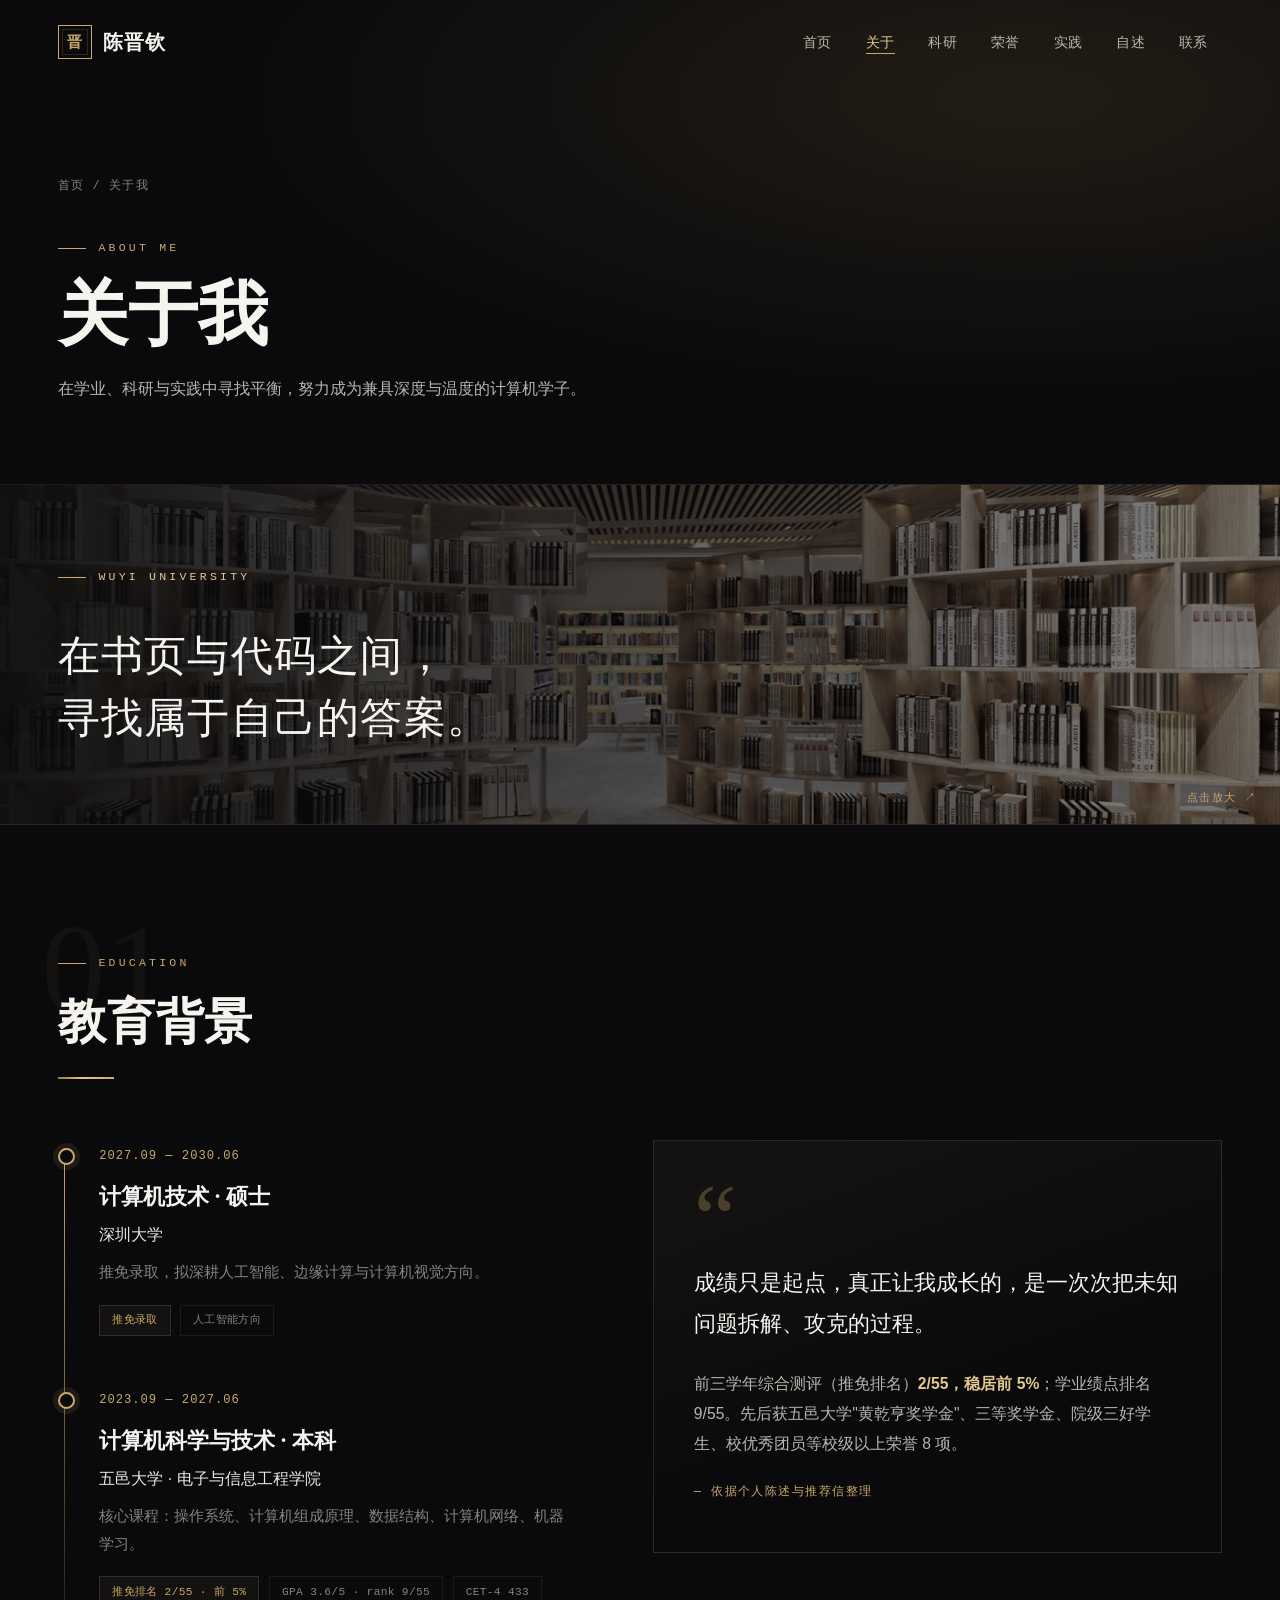
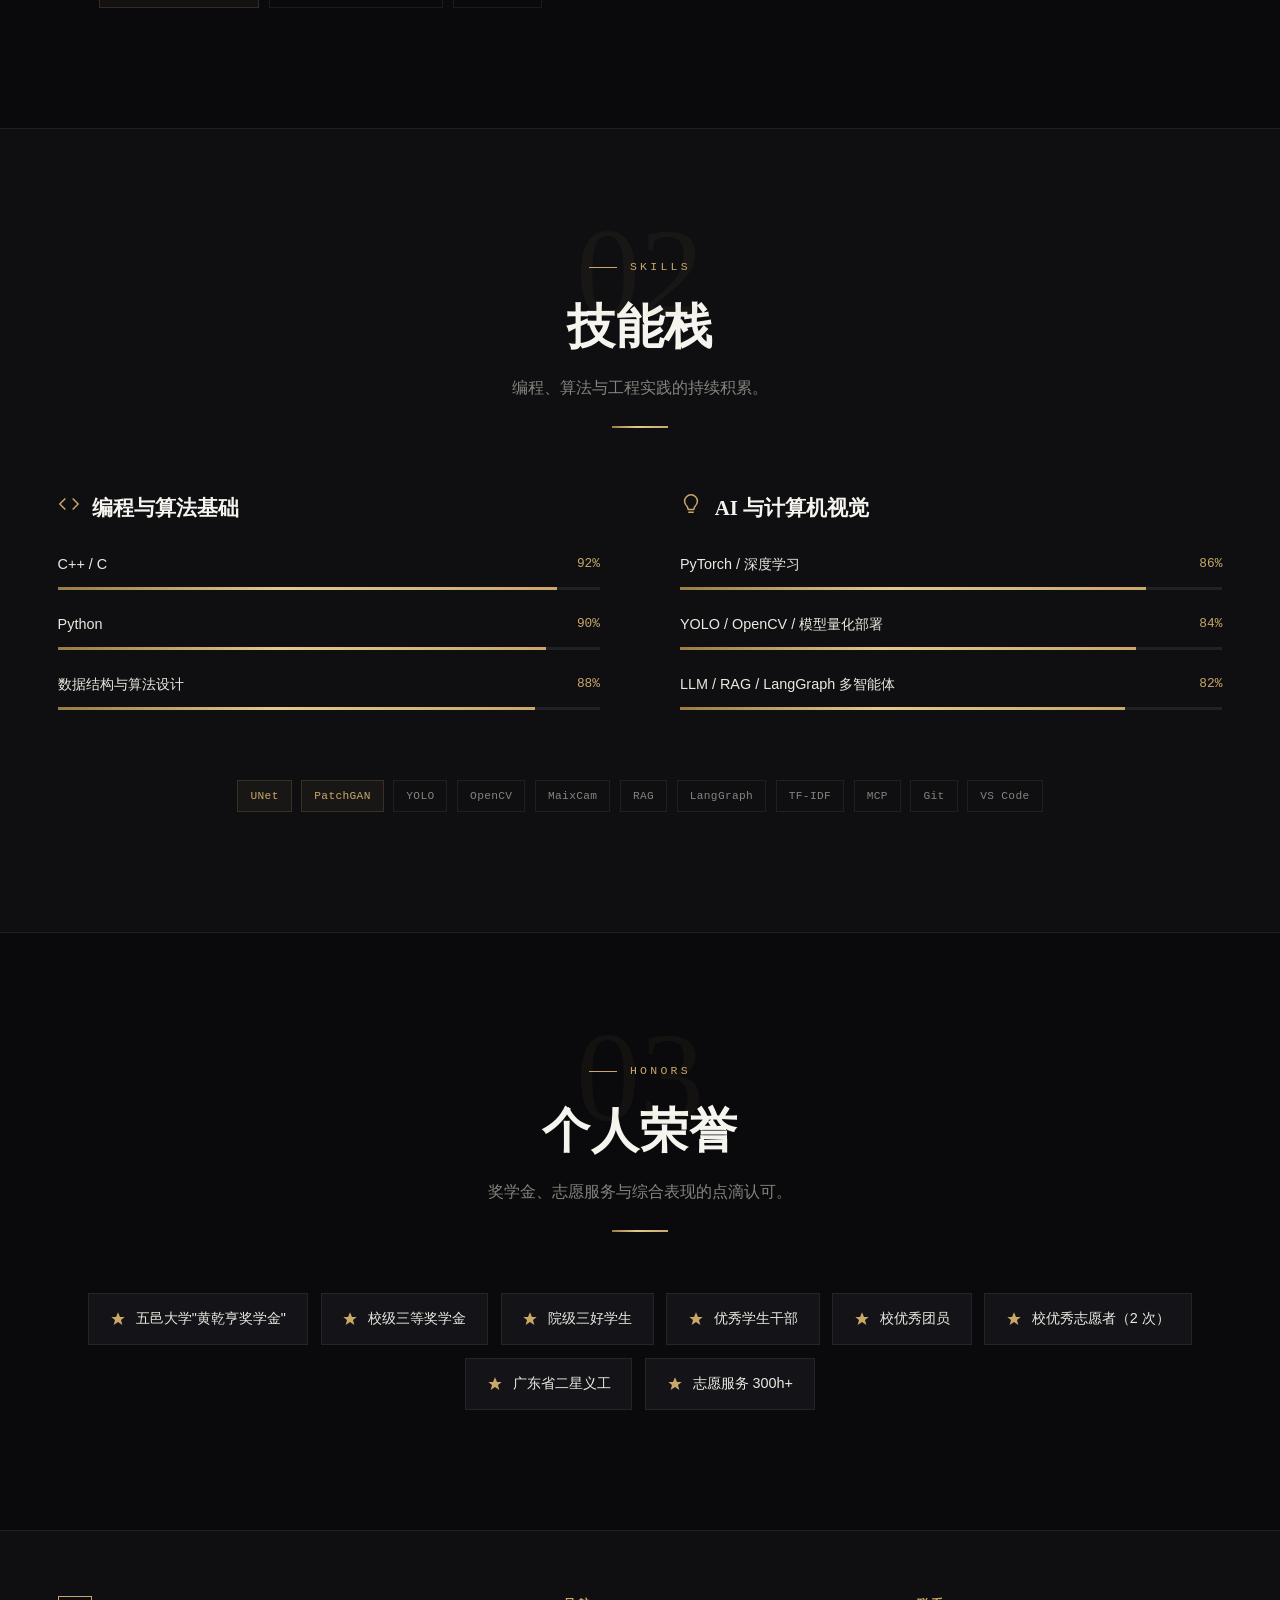
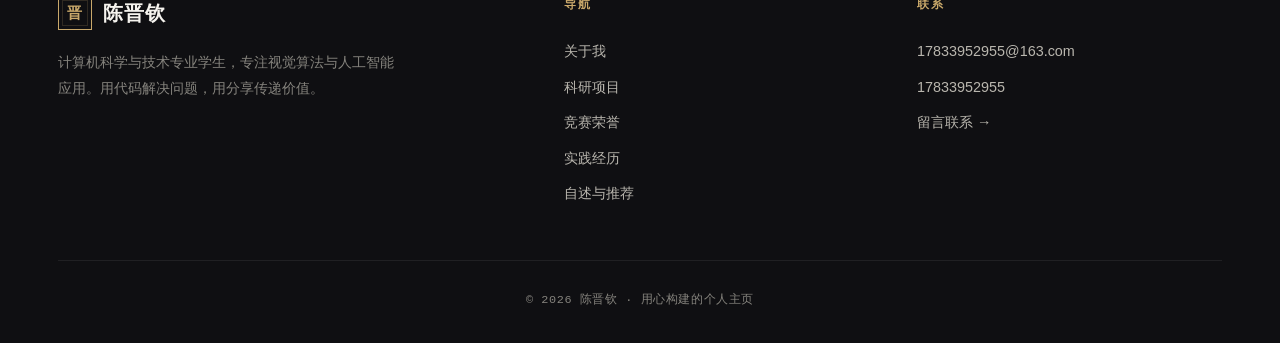
==== commit 7da69c12: "集成PPTX图片素材并取消简历下载功能" ====
--- a/about.html
+++ b/about.html
@@ -28,6 +28,13 @@
     <p class="lede">在学业、科研与实践中寻找平衡，努力成为兼具深度与温度的计算机学子。</p>
   </div>
 </section>
+
+<!-- CAMPUS BANNER -->
+<div class="campus-banner" data-lightbox data-src="assets/img/library.jpg" data-cap="知识的海洋 · 图书馆" data-sub="Campus Life">
+  <img src="assets/img/library.jpg" alt="图书馆" loading="lazy">
+  <div class="campus-overlay"></div>
+  <div class="container"><div class="campus-text"><span class="eyebrow" style="color:var(--gold-bright)">Wuyi University</span><p>在书页与代码之间，<br>寻找属于自己的答案。</p></div></div>
+</div>
 
 <!-- EDUCATION -->
 <section class="section">
@@ -118,6 +125,13 @@
   </div>
 </footer>
 <button id="toTop" aria-label="返回顶部"><svg viewBox="0 0 24 24" fill="none" stroke="currentColor" stroke-width="2"><path d="M12 19V5M5 12l7-7 7 7"/></svg></button>
+
+<div class="lightbox" id="lightbox" role="dialog" aria-modal="true" aria-label="图片查看">
+  <button class="lb-close" aria-label="关闭"><svg viewBox="0 0 24 24" fill="none" stroke="currentColor" stroke-width="2"><path d="M18 6L6 18M6 6l12 12"/></svg></button>
+  <img src="" alt="预览图">
+  <div class="lb-cap"><small></small><span class="t"></span></div>
+</div>
+
 <script>document.getElementById('year').textContent = new Date().getFullYear();</script>
 <script src="js/main.js"></script>
 </body>
--- a/css/style.css
+++ b/css/style.css
@@ -433,3 +433,124 @@
   .section { padding: 5rem 0; }
   .section-num { font-size: 5.5rem; }
 }
+
+/* ============================================================
+   IMAGES · portrait, galleries, project figures, lightbox
+   ============================================================ */
+
+/* Real portrait inside editorial frame */
+.portrait .frame.portrait-frame {
+  background: linear-gradient(160deg, rgba(201,168,106,.16), rgba(255,255,255,.015) 60%);
+}
+.portrait-img {
+  position: absolute; inset: 0; width: 100%; height: 100%;
+  object-fit: cover; object-position: center top;
+  filter: grayscale(38%) contrast(1.02) brightness(.97);
+  transition: filter .7s var(--ease), transform .9s var(--ease);
+}
+.portrait:hover .portrait-img { filter: grayscale(0%) contrast(1) brightness(1); transform: scale(1.02); }
+.portrait .monogram-bg {
+  position: absolute; right: 10px; bottom: 6px; z-index: 1;
+  font-family: var(--serif); font-size: 5rem; color: var(--gold); opacity: .12; line-height: 1;
+  pointer-events: none;
+}
+.portrait .frame::after {
+  content: ''; position: absolute; inset: 0; z-index: 1; pointer-events: none;
+  background: linear-gradient(200deg, rgba(201,168,106,.12), transparent 45%);
+  mix-blend-mode: screen;
+}
+
+/* Photo gallery (experience / moments) */
+.photo-gallery { display: grid; grid-template-columns: repeat(3, 1fr); gap: 1.1rem; }
+.gallery-item {
+  position: relative; overflow: hidden; border: 1px solid var(--line-soft);
+  aspect-ratio: 4 / 3; cursor: pointer; background: var(--surface);
+  transition: border-color .35s var(--ease), transform .35s var(--ease);
+}
+.gallery-item:hover { border-color: var(--gold); transform: translateY(-4px); }
+.gallery-item img {
+  width: 100%; height: 100%; object-fit: cover;
+  filter: grayscale(55%) brightness(.82);
+  transition: filter .5s var(--ease), transform .7s var(--ease);
+}
+.gallery-item:hover img { filter: grayscale(0%) brightness(1); transform: scale(1.06); }
+.gallery-item .cap {
+  position: absolute; inset: auto 0 0 0; z-index: 2;
+  padding: 2.6rem 1.1rem 1rem; color: var(--white); font-size: .88rem;
+  background: linear-gradient(transparent, rgba(8,8,10,.94));
+  transform: translateY(12px); opacity: 0; transition: all .4s var(--ease);
+}
+.gallery-item:hover .cap { transform: translateY(0); opacity: 1; }
+.gallery-item .cap small { display: block; font-family: var(--mono); font-size: .66rem; letter-spacing: .12em; color: var(--gold); margin-bottom: .25rem; }
+.gallery-item .zoom {
+  position: absolute; top: .8rem; right: .8rem; z-index: 2;
+  width: 30px; height: 30px; border: 1px solid var(--line); color: var(--gold);
+  background: rgba(10,10,12,.6); display: grid; place-items: center;
+  opacity: 0; transition: opacity .35s;
+}
+.gallery-item:hover .zoom { opacity: 1; }
+.gallery-item .zoom svg { width: 14px; height: 14px; }
+.gallery-item.wide { grid-column: span 2; }
+
+/* Certificate gallery */
+.cert-gallery { display: grid; grid-template-columns: repeat(3, 1fr); gap: 1.2rem; }
+.cert-item {
+  position: relative; cursor: pointer; border: 1px solid var(--line-soft);
+  background: #eae7df; padding: .55rem; overflow: hidden;
+  transition: border-color .35s, transform .35s var(--ease), box-shadow .35s;
+  aspect-ratio: 4 / 3; display: grid; place-items: center;
+}
+.cert-item:hover { border-color: var(--gold); transform: translateY(-5px); box-shadow: var(--shadow); }
+.cert-item img { width: 100%; height: 100%; object-fit: contain; transition: transform .5s var(--ease); }
+.cert-item:hover img { transform: scale(1.04); }
+.cert-item .cap {
+  position: absolute; inset: auto 0 0 0; z-index: 2; padding: 1.6rem 1rem .8rem;
+  color: var(--white); font-size: .82rem; text-align: left;
+  background: linear-gradient(transparent, rgba(8,8,10,.9));
+  opacity: 0; transform: translateY(8px); transition: all .35s var(--ease);
+}
+.cert-item:hover .cap { opacity: 1; transform: translateY(0); }
+.cert-item.tall { aspect-ratio: 3 / 4; }
+
+/* Project figure inside cards */
+.project-figure { margin: .4rem 0 1rem; border: 1px solid var(--line-soft); overflow: hidden; cursor: pointer; position: relative; background: #eae7df; }
+.project-figure img { width: 100%; height: 190px; object-fit: cover; object-position: top center; filter: saturate(.9); transition: transform .6s var(--ease); }
+.project-figure:hover img { transform: scale(1.03); }
+.project-figure .figcap { font-family: var(--mono); font-size: .66rem; letter-spacing: .1em; color: var(--muted); padding: .5rem .8rem; background: var(--surface); text-transform: uppercase; display: flex; justify-content: space-between; align-items: center; }
+.project-figure .figcap b { color: var(--gold); font-weight: 500; }
+
+/* Lightbox */
+.lightbox {
+  position: fixed; inset: 0; z-index: 3000; background: rgba(6,6,8,.95);
+  backdrop-filter: blur(8px); display: flex; align-items: center; justify-content: center;
+  padding: 2.5rem; opacity: 0; visibility: hidden; transition: opacity .3s, visibility .3s;
+}
+.lightbox.open { opacity: 1; visibility: visible; }
+.lightbox img { max-width: min(92vw, 1200px); max-height: 82vh; object-fit: contain; box-shadow: 0 30px 90px rgba(0,0,0,.9); transform: scale(.96); transition: transform .35s var(--ease); }
+.lightbox.open img { transform: scale(1); }
+.lightbox .lb-close {
+  position: absolute; top: 1.8rem; right: 2rem; width: 44px; height: 44px;
+  border: 1px solid var(--line); color: var(--gold); background: var(--surface);
+  cursor: pointer; display: grid; place-items: center; transition: all .25s;
+}
+.lightbox .lb-close:hover { background: var(--gold); color: #0a0a0c; }
+.lightbox .lb-close svg { width: 20px; height: 20px; }
+.lightbox .lb-cap { position: absolute; bottom: 1.6rem; left: 50%; transform: translateX(-50%); text-align: center; color: var(--text-soft); font-size: .9rem; max-width: 90vw; }
+.lightbox .lb-cap small { display: block; color: var(--gold); font-family: var(--mono); font-size: .68rem; letter-spacing: .16em; margin-bottom: .35rem; text-transform: uppercase; }
+
+/* Campus banner (about page) */
+.campus-banner { position: relative; height: 340px; overflow: hidden; cursor: pointer; border-bottom: 1px solid var(--line); }
+.campus-banner > img { position: absolute; inset: 0; width: 100%; height: 100%; object-fit: cover; filter: grayscale(50%) brightness(.6); transition: transform .9s var(--ease), filter .7s; }
+.campus-banner:hover > img { transform: scale(1.04); filter: grayscale(0%) brightness(.72); }
+.campus-overlay { position: absolute; inset: 0; background: linear-gradient(90deg, rgba(10,10,12,.9), rgba(10,10,12,.35) 55%, rgba(10,10,12,.1)); }
+.campus-banner .container { position: relative; z-index: 2; height: 100%; display: flex; align-items: center; }
+.campus-text p { font-family: var(--serif); font-size: clamp(1.6rem, 3.6vw, 2.6rem); color: var(--white); line-height: 1.5; margin-top: 1.2rem; letter-spacing: .03em; }
+.campus-banner::after { content: '点击放大 ↗'; position: absolute; bottom: 1rem; right: 1.5rem; z-index: 3; font-family: var(--mono); font-size: .66rem; letter-spacing: .12em; color: var(--gold); }
+
+@media (max-width: 960px) {
+  .photo-gallery, .cert-gallery { grid-template-columns: repeat(2, 1fr); }
+}
+@media (max-width: 560px) {
+  .photo-gallery, .cert-gallery { grid-template-columns: 1fr; }
+  .gallery-item.wide { grid-column: span 1; }
+}
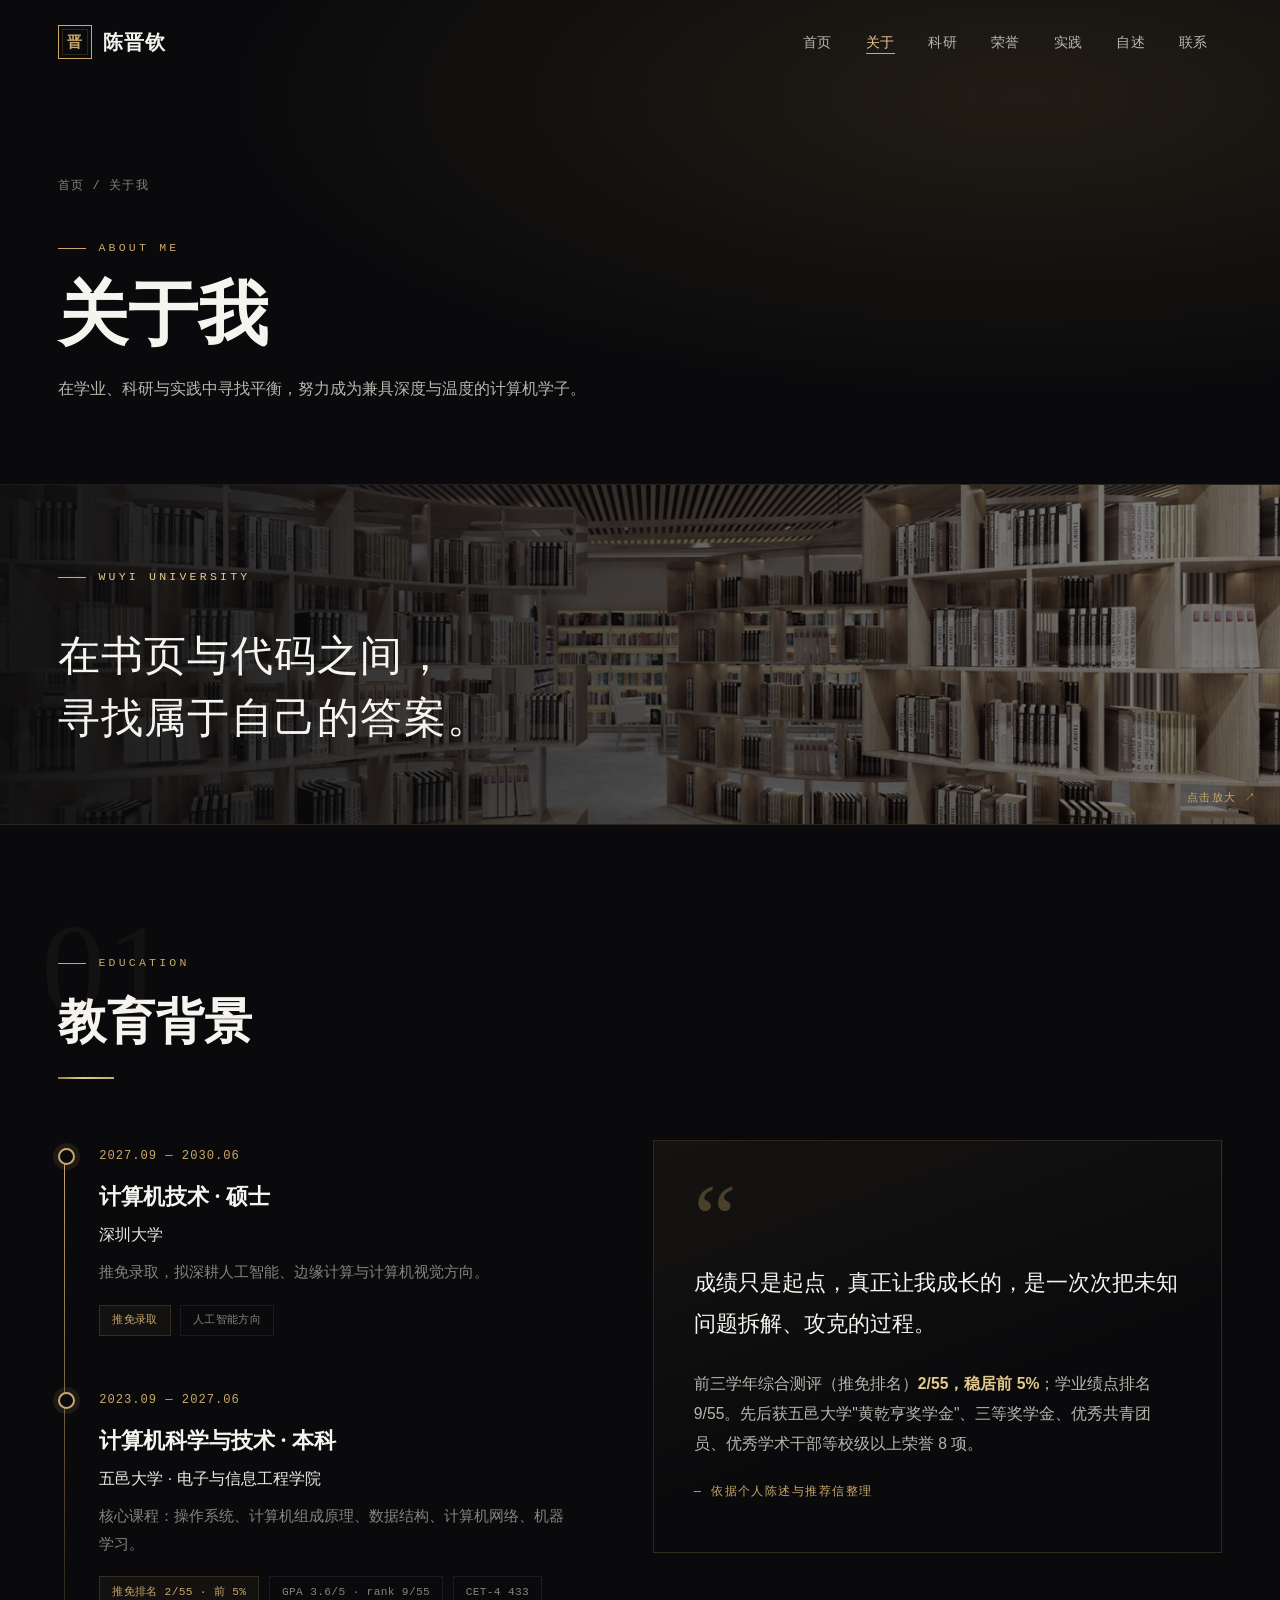
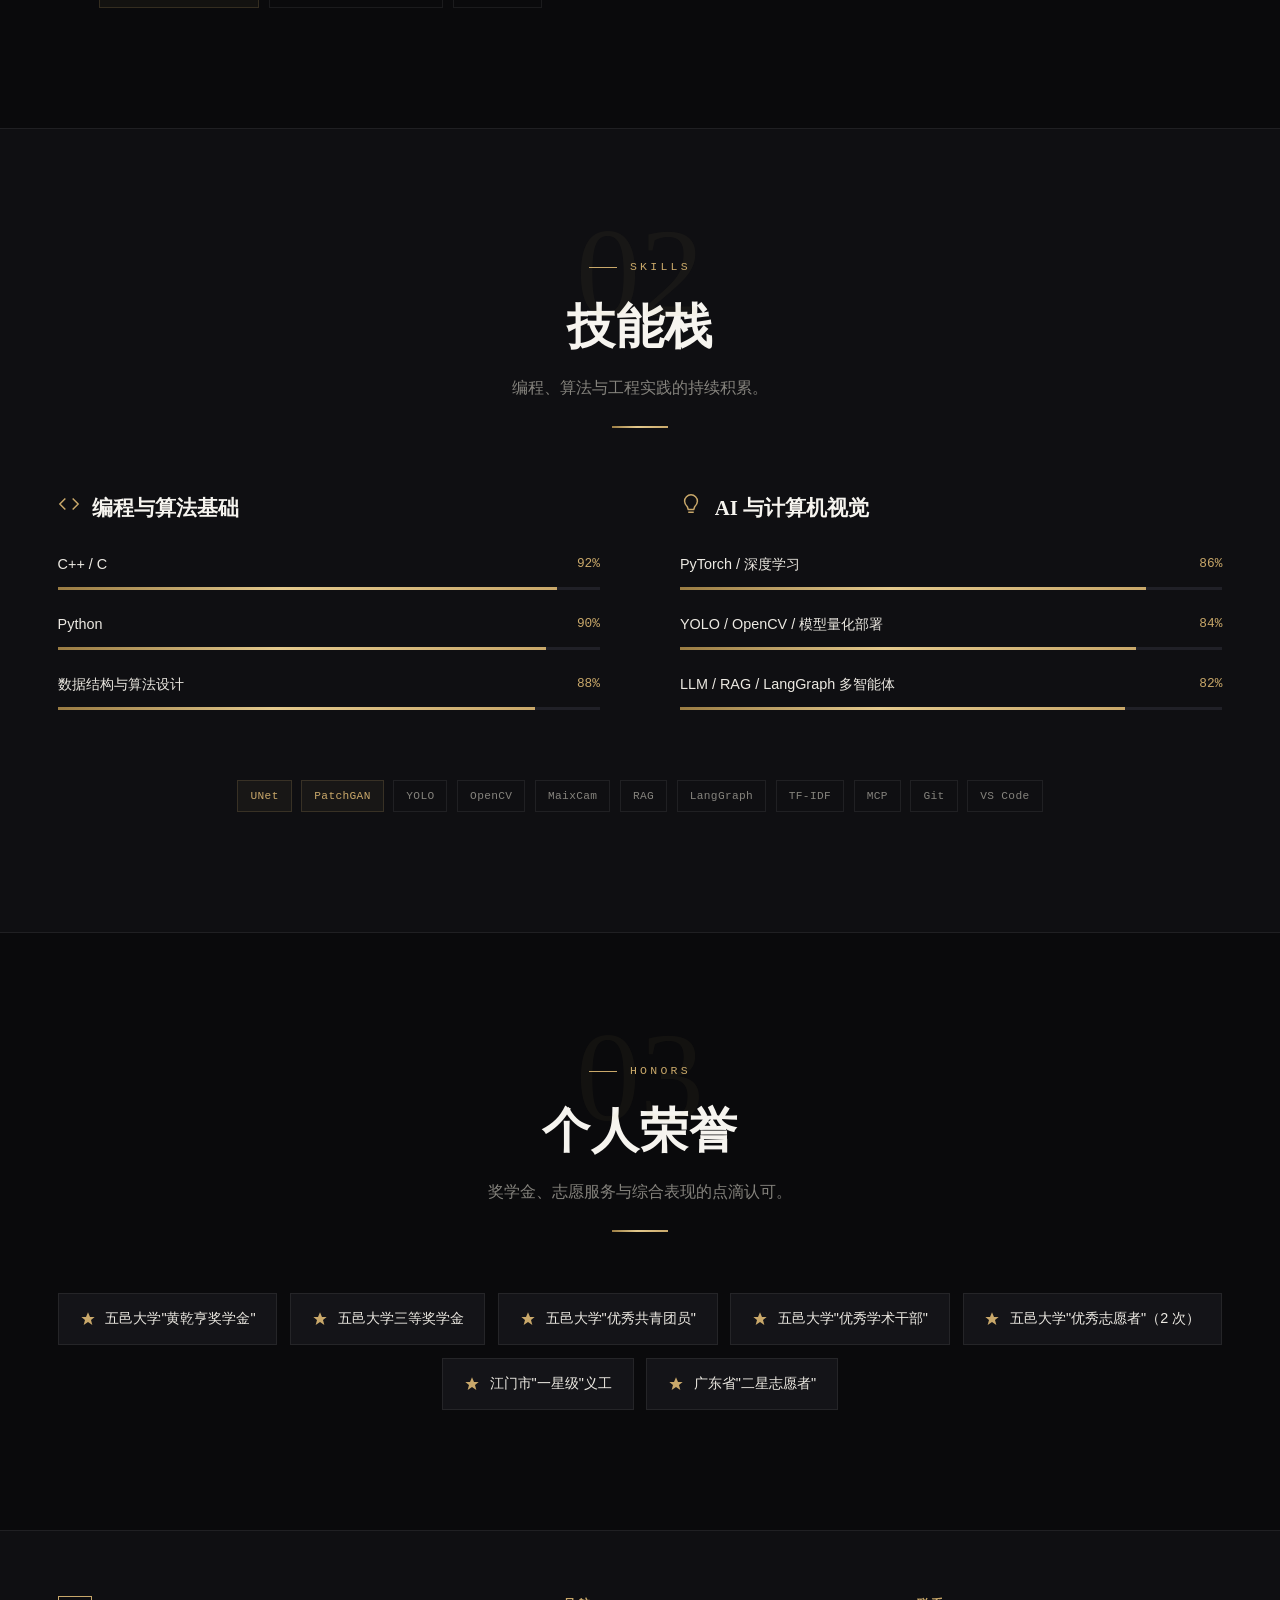
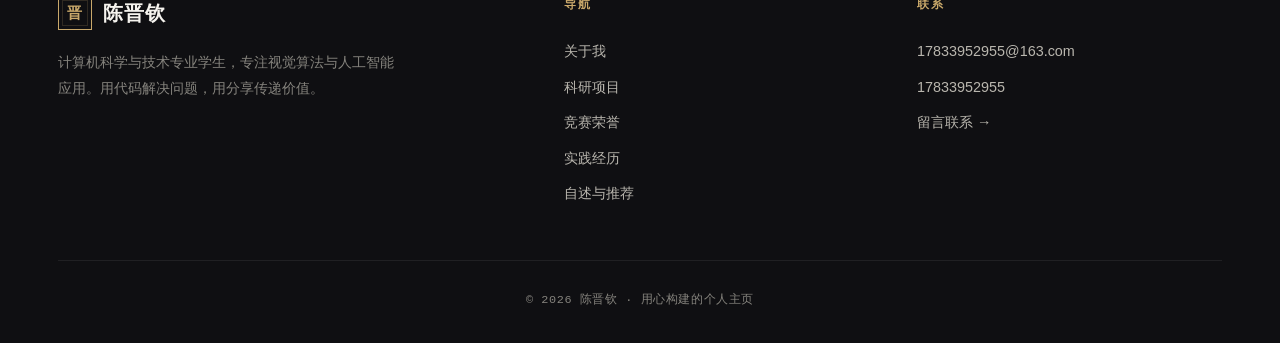
==== commit 4017cc85: "按权威清单修正获奖信息：数学建模省三、补全2项、统一届数与论文标题" ====
--- a/about.html
+++ b/about.html
@@ -63,7 +63,7 @@
         <div class="quote-card">
           <div class="qmark">“</div>
           <p>成绩只是起点，真正让我成长的，是一次次把未知问题拆解、攻克的过程。</p>
-          <p style="font-size:.98rem;color:var(--text-soft);font-family:var(--sans);text-indent:0">前三学年综合测评（推免排名）<strong style="color:var(--gold-bright)">2/55，稳居前 5%</strong>；学业绩点排名 9/55。先后获五邑大学"黄乾亨奖学金"、三等奖学金、院级三好学生、校优秀团员等校级以上荣誉 8 项。</p>
+          <p style="font-size:.98rem;color:var(--text-soft);font-family:var(--sans);text-indent:0">前三学年综合测评（推免排名）<strong style="color:var(--gold-bright)">2/55，稳居前 5%</strong>；学业绩点排名 9/55。先后获五邑大学"黄乾亨奖学金"、三等奖学金、优秀共青团员、优秀学术干部等校级以上荣誉 8 项。</p>
           <div class="sig">— 依据个人陈述与推荐信整理</div>
         </div>
       </div>
@@ -103,13 +103,12 @@
     <div class="section-head center reveal"><span class="section-num">03</span><span class="eyebrow">Honors</span><h2>个人荣誉</h2><p class="sub">奖学金、志愿服务与综合表现的点滴认可。</p><div class="gold-rule"></div></div>
     <div class="honor-pills">
       <div class="honor-pill reveal"><svg viewBox="0 0 24 24" fill="currentColor"><path d="M12 2l3 7h7l-5.5 4.5L18.5 21 12 16.5 5.5 21l2-7.5L2 9h7z"/></svg> 五邑大学"黄乾亨奖学金"</div>
-      <div class="honor-pill reveal"><svg viewBox="0 0 24 24" fill="currentColor"><path d="M12 2l3 7h7l-5.5 4.5L18.5 21 12 16.5 5.5 21l2-7.5L2 9h7z"/></svg> 校级三等奖学金</div>
-      <div class="honor-pill reveal"><svg viewBox="0 0 24 24" fill="currentColor"><path d="M12 2l3 7h7l-5.5 4.5L18.5 21 12 16.5 5.5 21l2-7.5L2 9h7z"/></svg> 院级三好学生</div>
-      <div class="honor-pill reveal"><svg viewBox="0 0 24 24" fill="currentColor"><path d="M12 2l3 7h7l-5.5 4.5L18.5 21 12 16.5 5.5 21l2-7.5L2 9h7z"/></svg> 优秀学生干部</div>
-      <div class="honor-pill reveal"><svg viewBox="0 0 24 24" fill="currentColor"><path d="M12 2l3 7h7l-5.5 4.5L18.5 21 12 16.5 5.5 21l2-7.5L2 9h7z"/></svg> 校优秀团员</div>
-      <div class="honor-pill reveal"><svg viewBox="0 0 24 24" fill="currentColor"><path d="M12 2l3 7h7l-5.5 4.5L18.5 21 12 16.5 5.5 21l2-7.5L2 9h7z"/></svg> 校优秀志愿者（2 次）</div>
-      <div class="honor-pill reveal"><svg viewBox="0 0 24 24" fill="currentColor"><path d="M12 2l3 7h7l-5.5 4.5L18.5 21 12 16.5 5.5 21l2-7.5L2 9h7z"/></svg> 广东省二星义工</div>
-      <div class="honor-pill reveal"><svg viewBox="0 0 24 24" fill="currentColor"><path d="M12 2l3 7h7l-5.5 4.5L18.5 21 12 16.5 5.5 21l2-7.5L2 9h7z"/></svg> 志愿服务 300h+</div>
+      <div class="honor-pill reveal"><svg viewBox="0 0 24 24" fill="currentColor"><path d="M12 2l3 7h7l-5.5 4.5L18.5 21 12 16.5 5.5 21l2-7.5L2 9h7z"/></svg> 五邑大学三等奖学金</div>
+      <div class="honor-pill reveal"><svg viewBox="0 0 24 24" fill="currentColor"><path d="M12 2l3 7h7l-5.5 4.5L18.5 21 12 16.5 5.5 21l2-7.5L2 9h7z"/></svg> 五邑大学"优秀共青团员"</div>
+      <div class="honor-pill reveal"><svg viewBox="0 0 24 24" fill="currentColor"><path d="M12 2l3 7h7l-5.5 4.5L18.5 21 12 16.5 5.5 21l2-7.5L2 9h7z"/></svg> 五邑大学"优秀学术干部"</div>
+      <div class="honor-pill reveal"><svg viewBox="0 0 24 24" fill="currentColor"><path d="M12 2l3 7h7l-5.5 4.5L18.5 21 12 16.5 5.5 21l2-7.5L2 9h7z"/></svg> 五邑大学"优秀志愿者"（2 次）</div>
+      <div class="honor-pill reveal"><svg viewBox="0 0 24 24" fill="currentColor"><path d="M12 2l3 7h7l-5.5 4.5L18.5 21 12 16.5 5.5 21l2-7.5L2 9h7z"/></svg> 江门市"一星级"义工</div>
+      <div class="honor-pill reveal"><svg viewBox="0 0 24 24" fill="currentColor"><path d="M12 2l3 7h7l-5.5 4.5L18.5 21 12 16.5 5.5 21l2-7.5L2 9h7z"/></svg> 广东省"二星志愿者"</div>
     </div>
   </div>
 </section>
--- a/css/style.css
+++ b/css/style.css
@@ -171,25 +171,9 @@
 .portrait .frame::before {
   content: ''; position: absolute; inset: 12px; border: 1px solid var(--line-soft); pointer-events: none;
 }
-.portrait .monogram {
-  font-family: var(--serif); font-size: 8rem; color: var(--gold); opacity: .82; line-height: 1;
-  text-shadow: 0 0 60px rgba(201,168,106,.35);
-}
-.portrait .monogram small { font-size: 3rem; }
-.portrait .tag-vert {
-  position: absolute; right: -38px; top: 50%; transform: translateY(-50%) rotate(90deg);
-  transform-origin: center; font-family: var(--mono); font-size: .68rem; letter-spacing: .35em;
-  color: var(--muted); text-transform: uppercase; white-space: nowrap;
-}
 .portrait .corner { position: absolute; width: 26px; height: 26px; border-color: var(--gold); }
 .portrait .c1 { top: -1px; left: -1px; border-top: 2px solid; border-left: 2px solid; }
 .portrait .c2 { bottom: -1px; right: -1px; border-bottom: 2px solid; border-right: 2px solid; }
-.badge-float {
-  position: absolute; left: -28px; bottom: 34px; background: var(--surface-2);
-  border: 1px solid var(--line); padding: .85rem 1.2rem; box-shadow: var(--shadow);
-}
-.badge-float .big { font-family: var(--serif); font-size: 1.8rem; color: var(--gold-bright); line-height: 1; }
-.badge-float .cap { font-size: .72rem; color: var(--muted); letter-spacing: .05em; margin-top: .3rem; }
 
 .scroll-cue {
   position: absolute; bottom: 2rem; left: 50%; transform: translateX(-50%); z-index: 3;
@@ -449,11 +433,6 @@
   transition: filter .7s var(--ease), transform .9s var(--ease);
 }
 .portrait:hover .portrait-img { filter: grayscale(0%) contrast(1) brightness(1); transform: scale(1.02); }
-.portrait .monogram-bg {
-  position: absolute; right: 10px; bottom: 6px; z-index: 1;
-  font-family: var(--serif); font-size: 5rem; color: var(--gold); opacity: .12; line-height: 1;
-  pointer-events: none;
-}
 .portrait .frame::after {
   content: ''; position: absolute; inset: 0; z-index: 1; pointer-events: none;
   background: linear-gradient(200deg, rgba(201,168,106,.12), transparent 45%);
@@ -554,3 +533,60 @@
   .photo-gallery, .cert-gallery { grid-template-columns: 1fr; }
   .gallery-item.wide { grid-column: span 1; }
 }
+
+/* ============================================================
+   PROJECT DETAIL (enriched research pages)
+   ============================================================ */
+.project-detail {
+  background: var(--surface); border: 1px solid var(--line-soft);
+  padding: 3.2rem 3.5rem; position: relative; margin-bottom: 0;
+}
+.project-detail::before { content: ''; position: absolute; top: 0; left: 0; width: 100%; height: 2px; background: var(--grad-gold); }
+.pd-head { padding-bottom: 2.2rem; margin-bottom: 2.4rem; border-bottom: 1px solid var(--line-soft); }
+.pd-head h2 { font-family: var(--serif); font-size: clamp(1.6rem, 3vw, 2.4rem); color: var(--white); font-weight: 600; line-height: 1.45; margin: 1rem 0 1.3rem; }
+.pd-meta { display: flex; flex-wrap: wrap; gap: .6rem; }
+.pd-block { margin-bottom: 2.4rem; }
+.pd-block:last-child { margin-bottom: 0; }
+.pd-block h4 {
+  font-family: var(--serif); font-size: 1.3rem; color: var(--white); font-weight: 600;
+  margin-bottom: 1.2rem; display: flex; align-items: center; gap: .9rem;
+}
+.pd-block h4 span::before { content: ''; display: inline-block; width: 4px; height: 1.1em; background: var(--grad-gold); margin-right: .9rem; vertical-align: -.15em; }
+.pd-block p { color: var(--text-soft); font-size: .97rem; line-height: 2.05; margin-bottom: 1rem; }
+.pd-block p strong { color: var(--gold-bright); font-weight: 500; }
+.pd-block .mono { font-family: var(--mono); font-size: .9em; color: var(--gold); background: rgba(201,168,106,.08); padding: .1rem .45rem; border: 1px solid var(--line-soft); }
+
+.pd-steps { margin: 1.5rem 0 2rem; display: flex; flex-direction: column; gap: 1rem; }
+.pd-step { display: flex; gap: 1.3rem; align-items: flex-start; padding: 1.2rem 1.4rem; background: var(--bg); border: 1px solid var(--line-soft); }
+.pd-step .n { width: 34px; height: 34px; flex: 0 0 34px; border: 1px solid var(--line); color: var(--gold); font-family: var(--serif); font-size: 1.1rem; display: grid; place-items: center; }
+.pd-step b { color: var(--white); font-family: var(--serif); font-size: 1.05rem; }
+.pd-step p { margin: .5rem 0 0; font-size: .92rem; }
+
+.result-box {
+  background: linear-gradient(120deg, rgba(201,168,106,.1), rgba(201,168,106,.03));
+  border-left: 3px solid var(--gold); padding: 1.1rem 1.5rem; margin: 1.5rem 0;
+  color: var(--text); font-size: .96rem; letter-spacing: .02em;
+}
+.result-box b { color: var(--gold-bright); font-weight: 600; }
+
+.pd-taggrid { display: grid; grid-template-columns: repeat(auto-fit, minmax(200px, 1fr)); gap: .9rem; margin: 1.5rem 0; }
+.pd-taggrid > div { padding: 1.2rem 1.4rem; background: var(--bg); border: 1px solid var(--line-soft); border-top: 2px solid var(--line); }
+.pd-taggrid b { color: var(--gold-bright); font-family: var(--serif); font-size: 1.1rem; display: block; margin-bottom: .5rem; }
+.pd-taggrid span { color: var(--text-soft); font-size: .9rem; line-height: 1.8; display: block; }
+
+.fig-row { display: grid; grid-template-columns: repeat(2, 1fr); gap: 1.2rem; margin-top: 1.5rem; }
+.fig-row.three { grid-template-columns: repeat(3, 1fr); }
+.fig-card { border: 1px solid var(--line-soft); overflow: hidden; cursor: pointer; background: #eae7df; transition: border-color .35s, transform .35s var(--ease); }
+.fig-card:hover { border-color: var(--gold); transform: translateY(-4px); }
+.fig-card img { width: 100%; height: 200px; object-fit: contain; object-position: center; background: #eae7df; transition: transform .5s var(--ease); padding: .5rem; }
+.fig-card:hover img { transform: scale(1.03); }
+.fig-label { font-family: var(--mono); font-size: .68rem; letter-spacing: .05em; color: var(--text-soft); padding: .7rem 1rem; background: var(--surface); display: flex; justify-content: space-between; align-items: center; gap: 1rem; }
+.fig-label span { color: var(--gold); white-space: nowrap; }
+
+@media (max-width: 960px) {
+  .project-detail { padding: 2.2rem 1.8rem; }
+  .fig-row, .fig-row.three { grid-template-columns: repeat(2, 1fr); }
+}
+@media (max-width: 560px) {
+  .fig-row, .fig-row.three { grid-template-columns: 1fr; }
+}
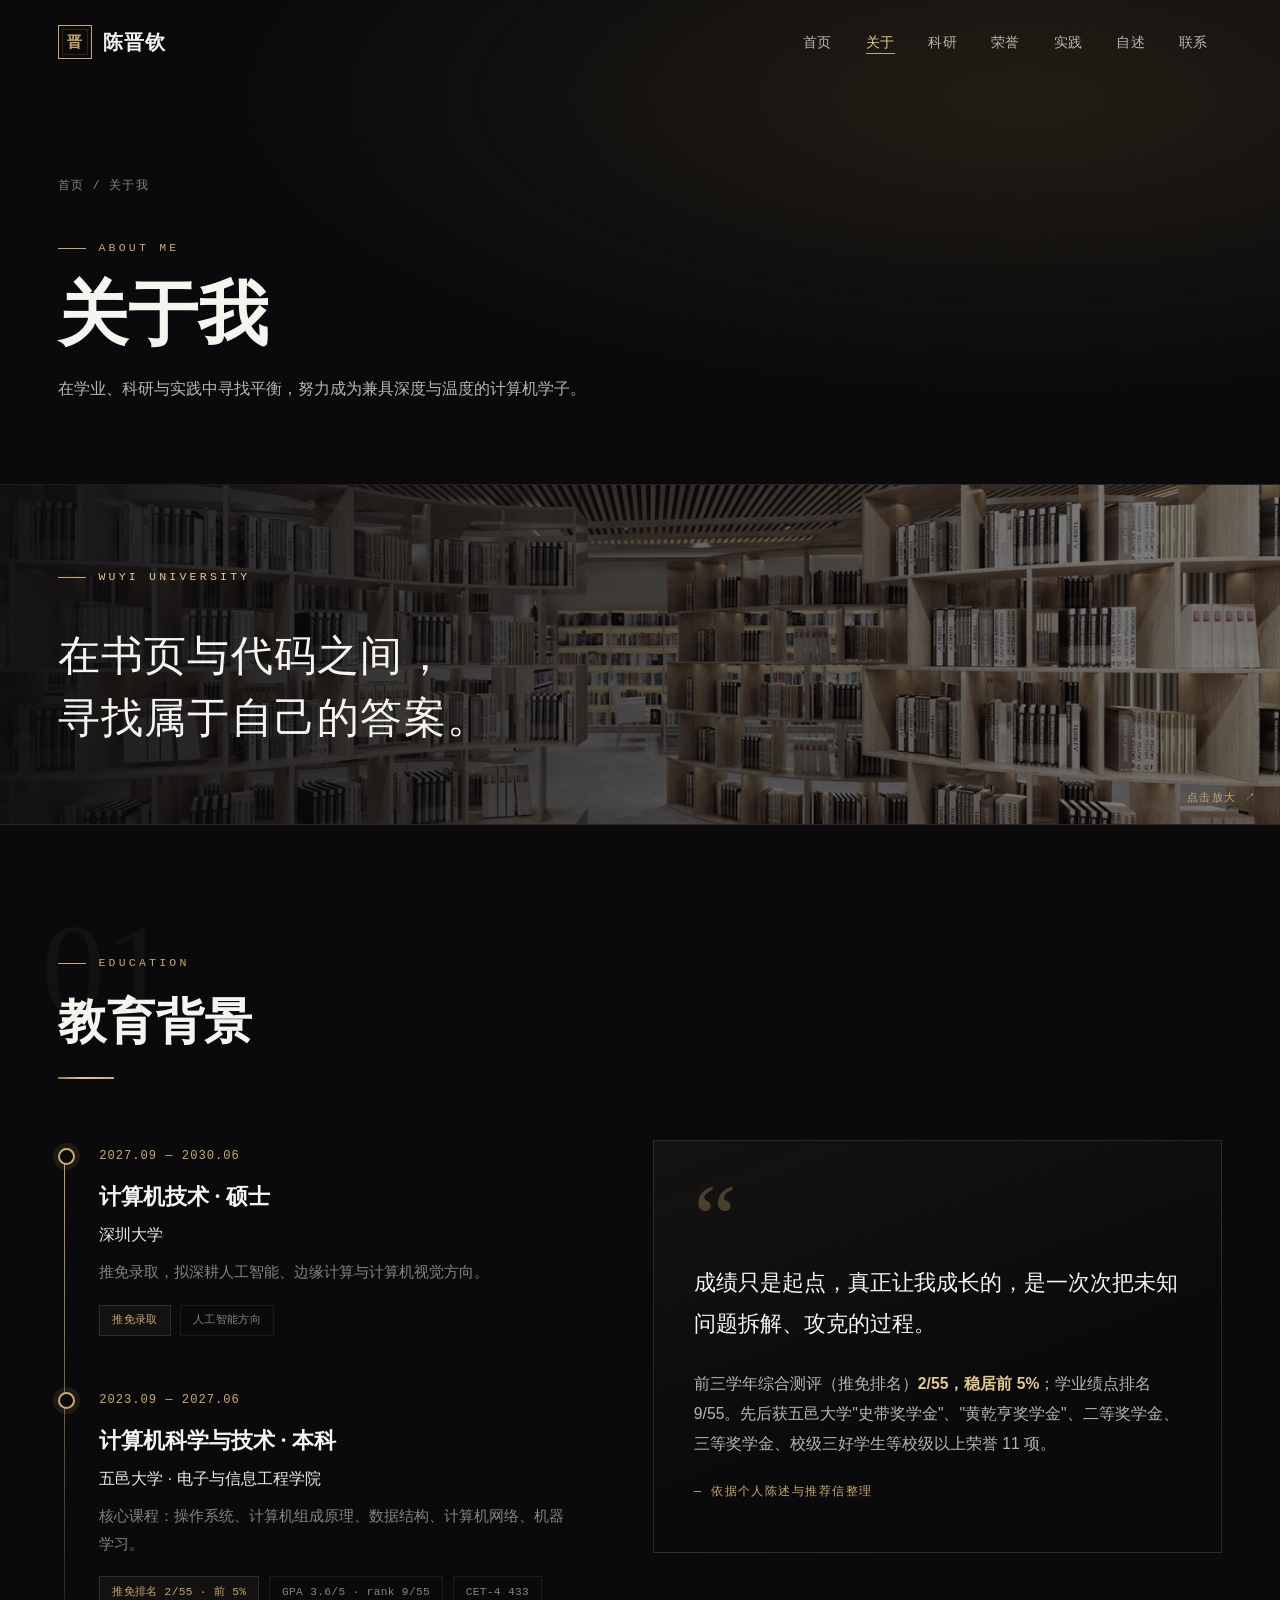
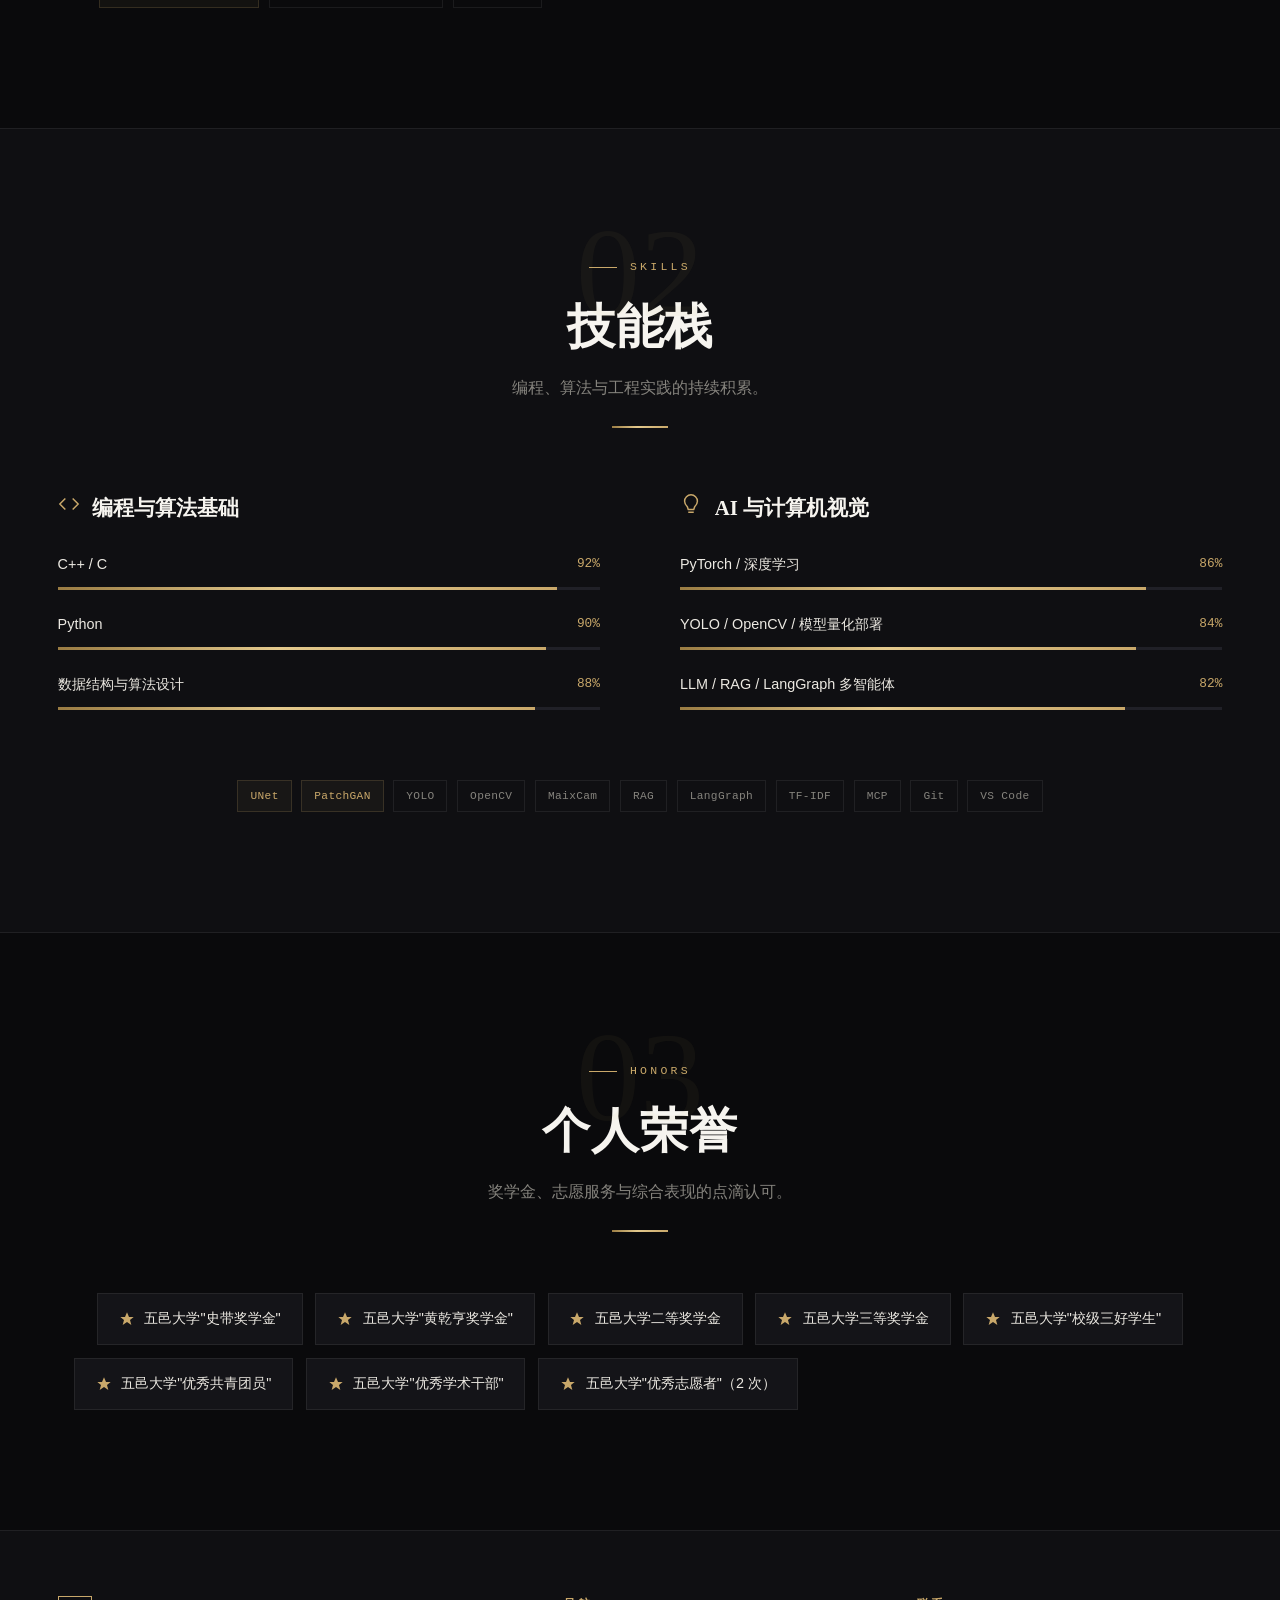
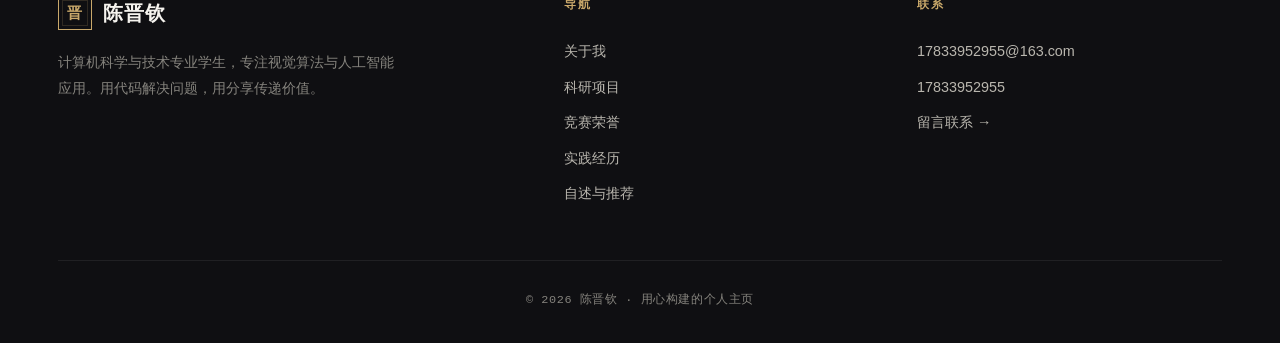
==== commit 25c8ddd2: "新增2026-2027学年奖学金与校级三好学生荣誉" ====
--- a/about.html
+++ b/about.html
@@ -63,7 +63,7 @@
         <div class="quote-card">
           <div class="qmark">“</div>
           <p>成绩只是起点，真正让我成长的，是一次次把未知问题拆解、攻克的过程。</p>
-          <p style="font-size:.98rem;color:var(--text-soft);font-family:var(--sans);text-indent:0">前三学年综合测评（推免排名）<strong style="color:var(--gold-bright)">2/55，稳居前 5%</strong>；学业绩点排名 9/55。先后获五邑大学"黄乾亨奖学金"、三等奖学金、优秀共青团员、优秀学术干部等校级以上荣誉 8 项。</p>
+          <p style="font-size:.98rem;color:var(--text-soft);font-family:var(--sans);text-indent:0">前三学年综合测评（推免排名）<strong style="color:var(--gold-bright)">2/55，稳居前 5%</strong>；学业绩点排名 9/55。先后获五邑大学"史带奖学金"、"黄乾亨奖学金"、二等奖学金、三等奖学金、校级三好学生等校级以上荣誉 11 项。</p>
           <div class="sig">— 依据个人陈述与推荐信整理</div>
         </div>
       </div>
@@ -102,8 +102,11 @@
   <div class="container">
     <div class="section-head center reveal"><span class="section-num">03</span><span class="eyebrow">Honors</span><h2>个人荣誉</h2><p class="sub">奖学金、志愿服务与综合表现的点滴认可。</p><div class="gold-rule"></div></div>
     <div class="honor-pills">
+      <div class="honor-pill reveal"><svg viewBox="0 0 24 24" fill="currentColor"><path d="M12 2l3 7h7l-5.5 4.5L18.5 21 12 16.5 5.5 21l2-7.5L2 9h7z"/></svg> 五邑大学"史带奖学金"</div>
       <div class="honor-pill reveal"><svg viewBox="0 0 24 24" fill="currentColor"><path d="M12 2l3 7h7l-5.5 4.5L18.5 21 12 16.5 5.5 21l2-7.5L2 9h7z"/></svg> 五邑大学"黄乾亨奖学金"</div>
+      <div class="honor-pill reveal"><svg viewBox="0 0 24 24" fill="currentColor"><path d="M12 2l3 7h7l-5.5 4.5L18.5 21 12 16.5 5.5 21l2-7.5L2 9h7z"/></svg> 五邑大学二等奖学金</div>
       <div class="honor-pill reveal"><svg viewBox="0 0 24 24" fill="currentColor"><path d="M12 2l3 7h7l-5.5 4.5L18.5 21 12 16.5 5.5 21l2-7.5L2 9h7z"/></svg> 五邑大学三等奖学金</div>
+      <div class="honor-pill reveal"><svg viewBox="0 0 24 24" fill="currentColor"><path d="M12 2l3 7h7l-5.5 4.5L18.5 21 12 16.5 5.5 21l2-7.5L2 9h7z"/></svg> 五邑大学"校级三好学生"</div>
       <div class="honor-pill reveal"><svg viewBox="0 0 24 24" fill="currentColor"><path d="M12 2l3 7h7l-5.5 4.5L18.5 21 12 16.5 5.5 21l2-7.5L2 9h7z"/></svg> 五邑大学"优秀共青团员"</div>
       <div class="honor-pill reveal"><svg viewBox="0 0 24 24" fill="currentColor"><path d="M12 2l3 7h7l-5.5 4.5L18.5 21 12 16.5 5.5 21l2-7.5L2 9h7z"/></svg> 五邑大学"优秀学术干部"</div>
       <div class="honor-pill reveal"><svg viewBox="0 0 24 24" fill="currentColor"><path d="M12 2l3 7h7l-5.5 4.5L18.5 21 12 16.5 5.5 21l2-7.5L2 9h7z"/></svg> 五邑大学"优秀志愿者"（2 次）</div>
